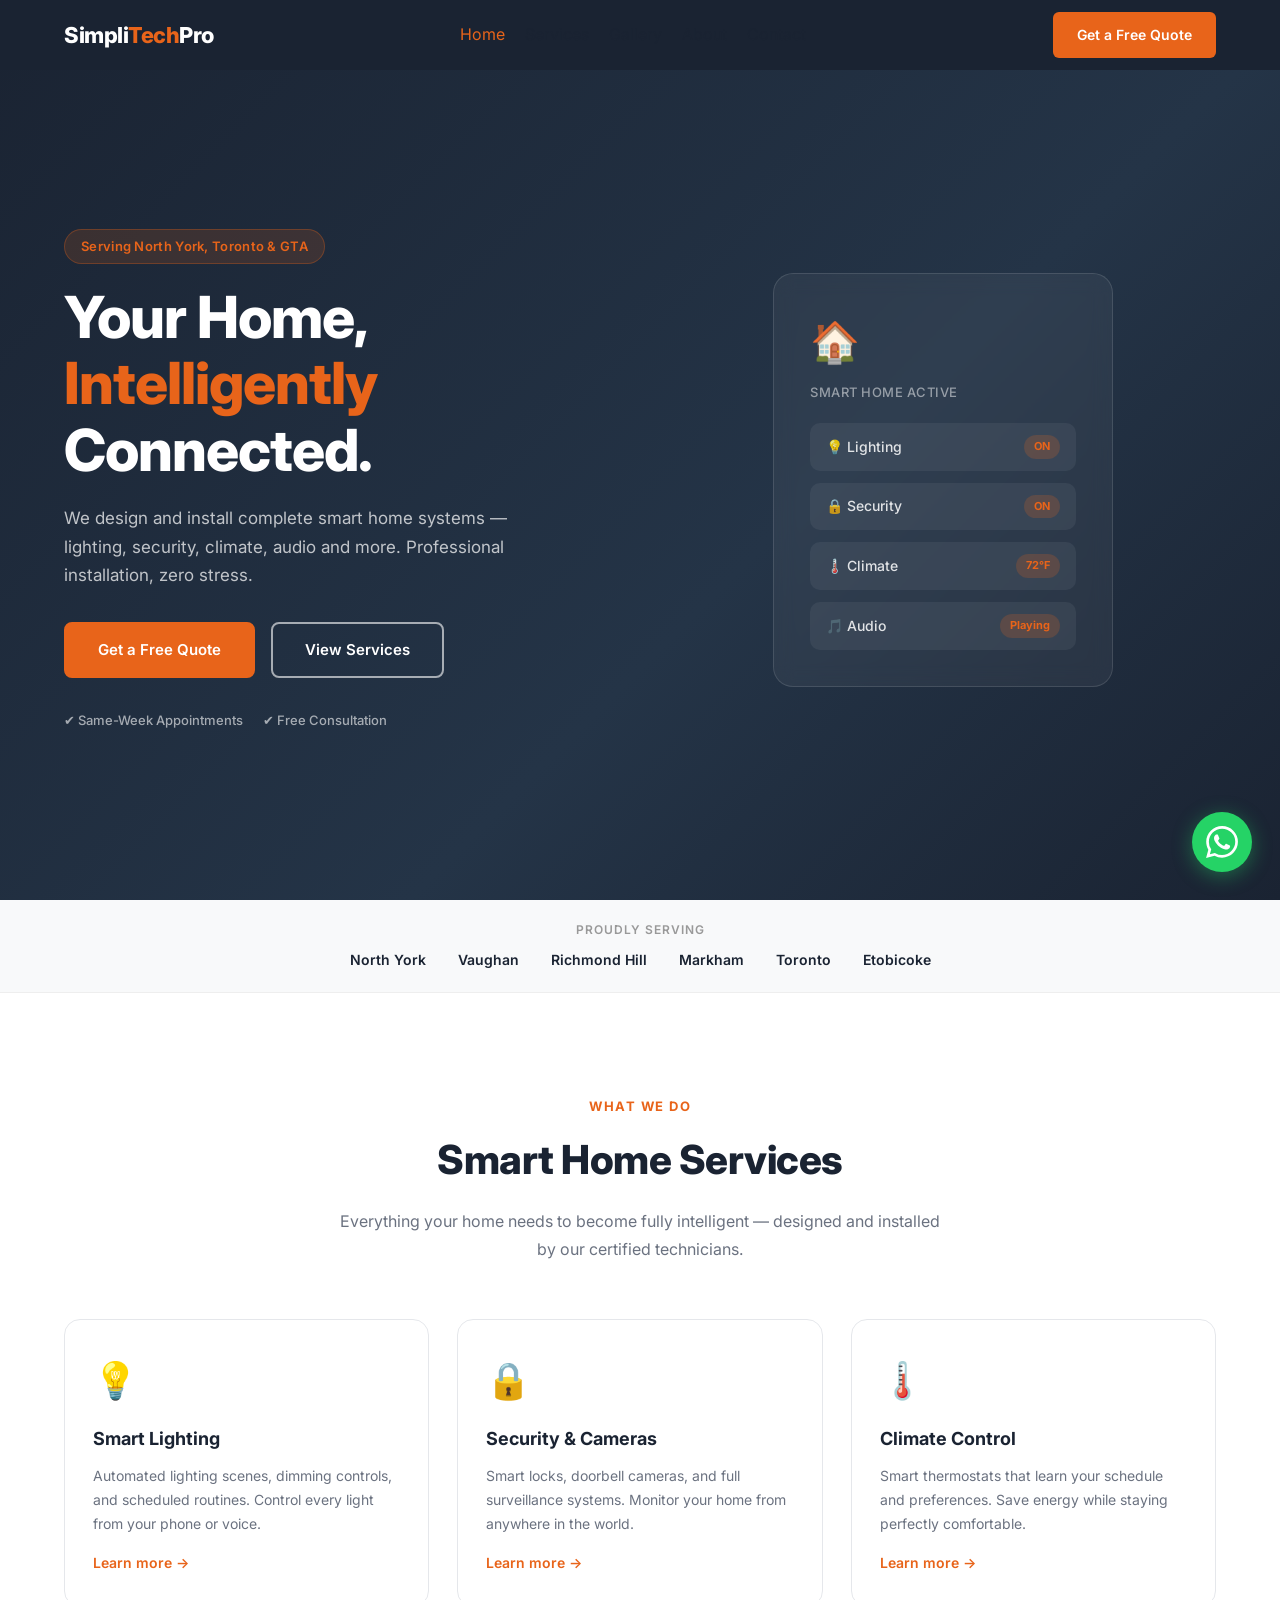
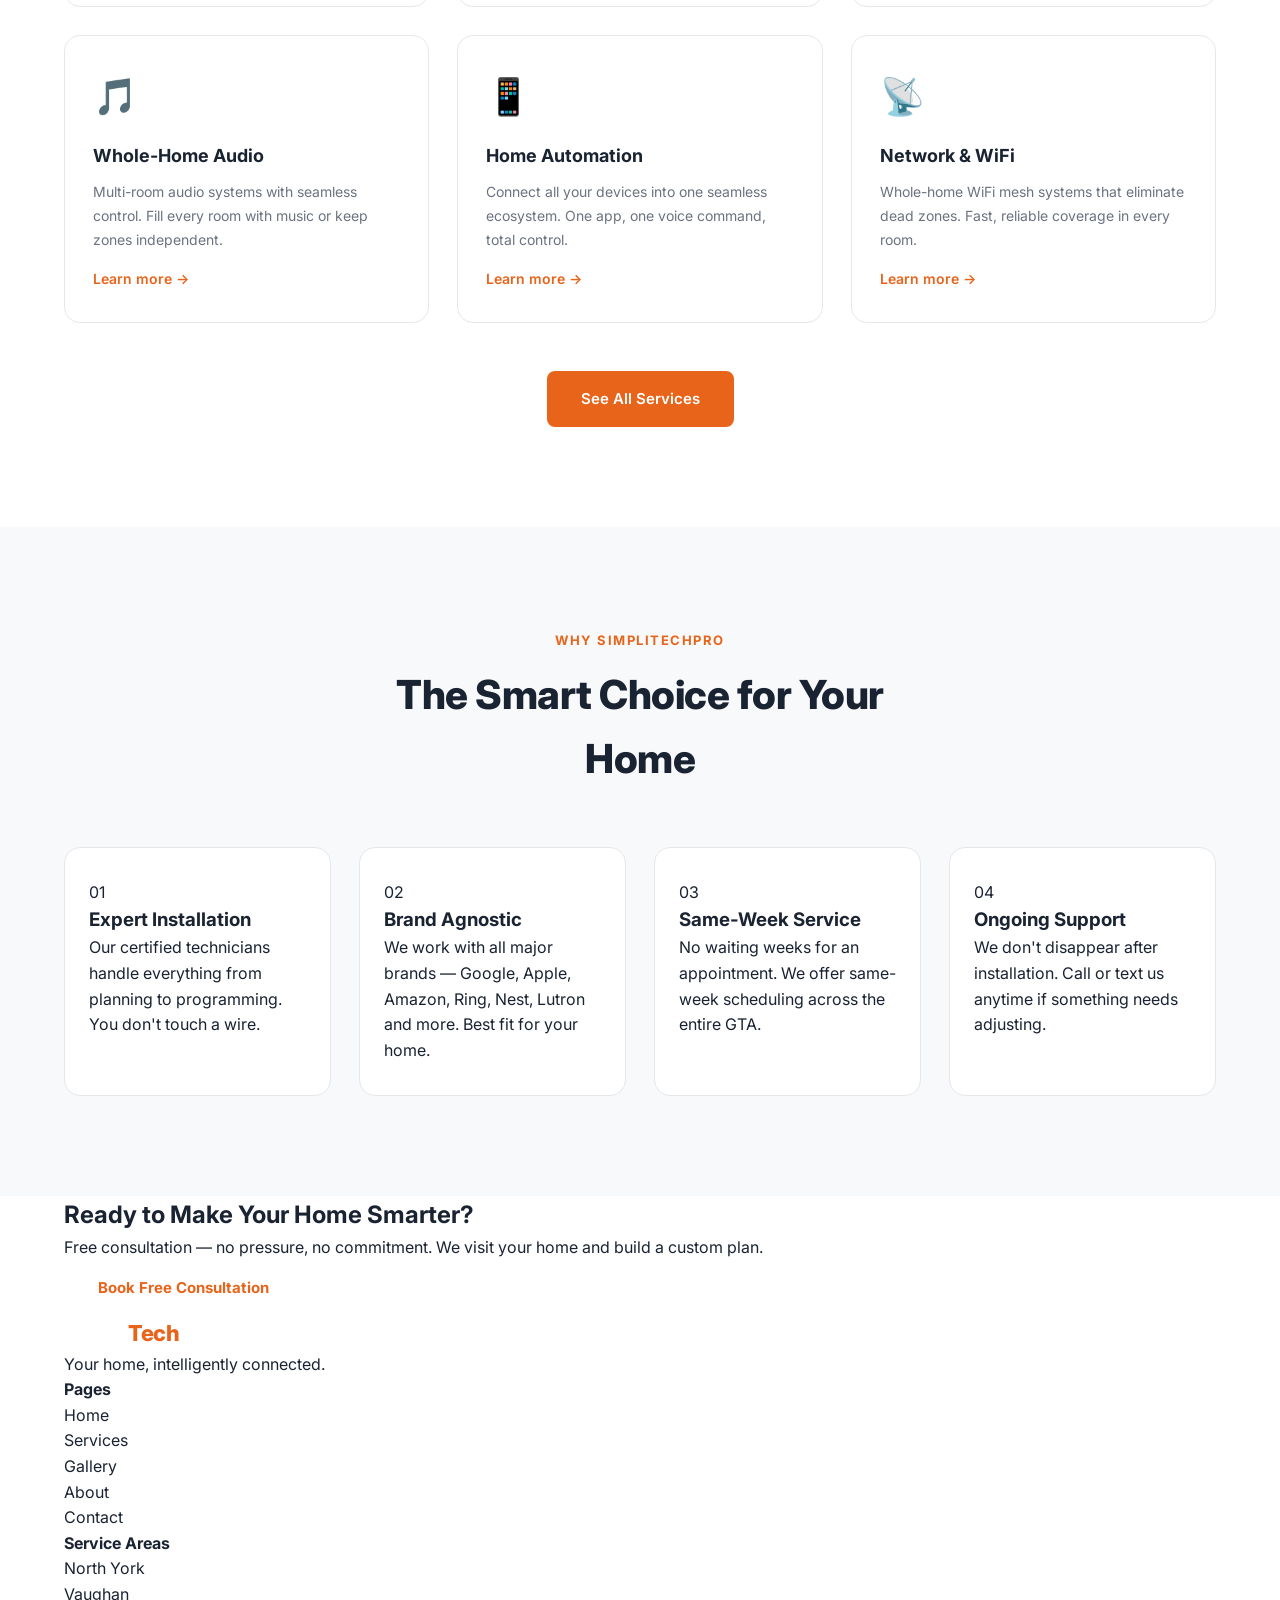
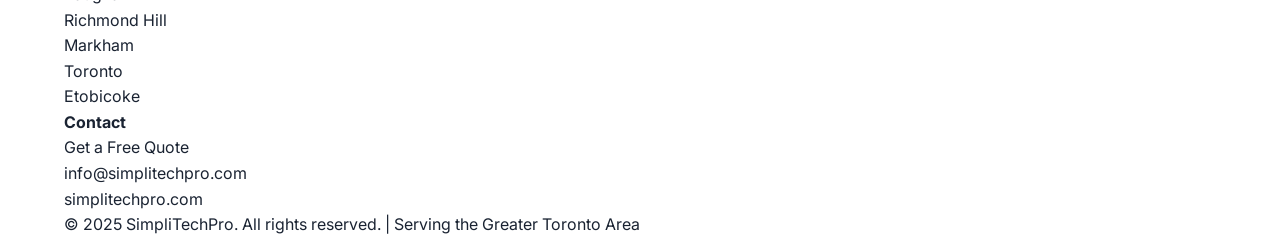
==== index.html @ 8b9590c9 "initial website build" ====
<!DOCTYPE html>
<html lang="en">
<head>
  <meta charset="UTF-8" />
  <meta name="viewport" content="width=device-width, initial-scale=1.0" />
  <title>SimpliTechPro | Smart Home Installation — North York, Toronto & GTA</title>
  <meta name="description" content="Professional smart home installation in North York, Vaughan, Richmond Hill, Markham, Toronto and Etobicoke. Automate lighting, security, audio, and more. Call SimpliTechPro today." />
  <meta name="keywords" content="smart home installation North York, home automation Toronto, smart home Vaughan, home automation Richmond Hill, smart home Markham, home automation Etobicoke, smart home GTA" />
  <meta name="robots" content="index, follow" />
  <link rel="canonical" href="https://simplitechpro.com/" />

  <!-- Open Graph (Social Sharing) -->
  <meta property="og:title" content="SimpliTechPro | Smart Home Installation GTA" />
  <meta property="og:description" content="Professional smart home installation across North York, Toronto and the GTA. Lighting, security, audio, climate and more." />
  <meta property="og:url" content="https://simplitechpro.com/" />
  <meta property="og:type" content="website" />
  <meta property="og:image" content="https://simplitechpro.com/images/og-image.jpg" />

  <!-- Google Fonts -->
  <link rel="preconnect" href="https://fonts.googleapis.com" />
  <link rel="preconnect" href="https://fonts.gstatic.com" crossorigin />
  <link href="https://fonts.googleapis.com/css2?family=Inter:wght@300;400;500;600;700;800&display=swap" rel="stylesheet" />

  <!-- Stylesheet -->
  <link rel="stylesheet" href="style.css" />

  <!-- Google Analytics GA4 -->
  <script async src="https://www.googletagmanager.com/gtag/js?id=G-08TB02DB9P"></script>
  <script>
    window.dataLayer = window.dataLayer || [];
    function gtag(){dataLayer.push(arguments);}
    gtag('js', new Date());
    gtag('config', 'G-08TB02DB9P');
  </script>

  <!-- Local Business Schema Markup -->
  <script type="application/ld+json">
  {
    "@context": "https://schema.org",
    "@type": "LocalBusiness",
    "name": "SimpliTechPro",
    "description": "Professional smart home installation services across North York, Vaughan, Richmond Hill, Markham, Toronto and Etobicoke.",
    "url": "https://simplitechpro.com",
    "telephone": "[ADD YOUR PHONE NUMBER]",
    "areaServed": [
      "North York", "Vaughan", "Richmond Hill",
      "Markham", "Toronto", "Etobicoke"
    ],
    "serviceType": "Smart Home Installation",
    "priceRange": "$$",
    "openingHours": "Mo-Sa 08:00-18:00",
    "sameAs": []
  }
  </script>
</head>

<body>

  <!-- ==================== NAVIGATION ==================== -->
  <header class="navbar">
    <div class="container nav-inner">
      <a href="index.html" class="logo">
        Simpli<span>Tech</span>Pro
      </a>
      <nav>
        <ul class="nav-links" id="navLinks">
          <li><a href="index.html" class="active">Home</a></li>
          <li><a href="services.html">Services</a></li>
          <li><a href="gallery.html">Gallery</a></li>
          <li><a href="about.html">About</a></li>
          <li><a href="contact.html">Contact</a></li>
        </ul>
      </nav>
      <a href="contact.html" class="btn btn-nav">Get a Free Quote</a>
      <button class="hamburger" id="hamburger" aria-label="Open menu">
        <span></span><span></span><span></span>
      </button>
    </div>
  </header>

  <!-- ==================== HERO ==================== -->
  <section class="hero">
    <div class="container hero-inner">
      <div class="hero-text">
        <span class="hero-badge">Serving North York, Toronto & GTA</span>
        <h1>Your Home,<br /><span class="accent">Intelligently</span> Connected.</h1>
        <p class="hero-sub">
          We design and install complete smart home systems — lighting, security,
          climate, audio and more. Professional installation, zero stress.
        </p>
        <div class="hero-btns">
          <a href="contact.html" class="btn btn-primary">Get a Free Quote</a>
          <a href="services.html" class="btn btn-outline">View Services</a>
        </div>
        <div class="hero-trust">
          <span>✔ Same-Week Appointments</span>
          <span>✔ Free Consultation</span>
        </div>
      </div>
      <div class="hero-graphic">
        <div class="graphic-card">
          <div class="graphic-icon">🏠</div>
          <div class="graphic-label">Smart Home Active</div>
          <div class="graphic-items">
            <div class="g-item on">💡 Lighting <span class="tag">ON</span></div>
            <div class="g-item on">🔒 Security <span class="tag">ON</span></div>
            <div class="g-item on">🌡️ Climate <span class="tag">72°F</span></div>
            <div class="g-item on">🎵 Audio <span class="tag">Playing</span></div>
          </div>
        </div>
      </div>
    </div>
  </section>

  <!-- ==================== SERVICE AREAS ==================== -->
  <section class="areas">
    <div class="container">
      <p class="areas-label">Proudly Serving</p>
      <div class="areas-list">
        <span>North York</span>
        <span>Vaughan</span>
        <span>Richmond Hill</span>
        <span>Markham</span>
        <span>Toronto</span>
        <span>Etobicoke</span>
      </div>
    </div>
  </section>

  <!-- ==================== SERVICES OVERVIEW ==================== -->
  <section class="services" id="services">
    <div class="container">
      <div class="section-header">
        <span class="section-tag">What We Do</span>
        <h2>Smart Home Services</h2>
        <p>Everything your home needs to become fully intelligent — designed and installed by our certified technicians.</p>
      </div>
      <div class="services-grid">

        <div class="service-card" data-aos="fade-up">
          <div class="service-icon">💡</div>
          <h3>Smart Lighting</h3>
          <p>Automated lighting scenes, dimming controls, and scheduled routines. Control every light from your phone or voice.</p>
          <a href="services.html" class="card-link">Learn more →</a>
        </div>

        <div class="service-card" data-aos="fade-up" data-aos-delay="100">
          <div class="service-icon">🔒</div>
          <h3>Security & Cameras</h3>
          <p>Smart locks, doorbell cameras, and full surveillance systems. Monitor your home from anywhere in the world.</p>
          <a href="services.html" class="card-link">Learn more →</a>
        </div>

        <div class="service-card" data-aos="fade-up" data-aos-delay="200">
          <div class="service-icon">🌡️</div>
          <h3>Climate Control</h3>
          <p>Smart thermostats that learn your schedule and preferences. Save energy while staying perfectly comfortable.</p>
          <a href="services.html" class="card-link">Learn more →</a>
        </div>

        <div class="service-card" data-aos="fade-up" data-aos-delay="300">
          <div class="service-icon">🎵</div>
          <h3>Whole-Home Audio</h3>
          <p>Multi-room audio systems with seamless control. Fill every room with music or keep zones independent.</p>
          <a href="services.html" class="card-link">Learn more →</a>
        </div>

        <div class="service-card" data-aos="fade-up" data-aos-delay="400">
          <div class="service-icon">📱</div>
          <h3>Home Automation</h3>
          <p>Connect all your devices into one seamless ecosystem. One app, one voice command, total control.</p>
          <a href="services.html" class="card-link">Learn more →</a>
        </div>

        <div class="service-card" data-aos="fade-up" data-aos-delay="500">
          <div class="service-icon">📡</div>
          <h3>Network & WiFi</h3>
          <p>Whole-home WiFi mesh systems that eliminate dead zones. Fast, reliable coverage in every room.</p>
          <a href="services.html" class="card-link">Learn more →</a>
        </div>

      </div>
      <div class="section-cta">
        <a href="services.html" class="btn btn-primary">See All Services</a>
      </div>
    </div>
  </section>

  <!-- ==================== WHY CHOOSE US ==================== -->
  <section class="why">
    <div class="container">
      <div class="section-header">
        <span class="section-tag">Why SimpliTechPro</span>
        <h2>The Smart Choice for Your Home</h2>
      </div>
      <div class="why-grid">
        <div class="why-card">
          <div class="why-num">01</div>
          <h3>Expert Installation</h3>
          <p>Our certified technicians handle everything from planning to programming. You don't touch a wire.</p>
        </div>
        <div class="why-card">
          <div class="why-num">02</div>
          <h3>Brand Agnostic</h3>
          <p>We work with all major brands — Google, Apple, Amazon, Ring, Nest, Lutron and more. Best fit for your home.</p>
        </div>
        <div class="why-card">
          <div class="why-num">03</div>
          <h3>Same-Week Service</h3>
          <p>No waiting weeks for an appointment. We offer same-week scheduling across the entire GTA.</p>
        </div>
        <div class="why-card">
          <div class="why-num">04</div>
          <h3>Ongoing Support</h3>
          <p>We don't disappear after installation. Call or text us anytime if something needs adjusting.</p>
        </div>
      </div>
    </div>
  </section>

  <!-- ==================== CTA BANNER ==================== -->
  <section class="cta-banner">
    <div class="container cta-inner">
      <div>
        <h2>Ready to Make Your Home Smarter?</h2>
        <p>Free consultation — no pressure, no commitment. We visit your home and build a custom plan.</p>
      </div>
      <a href="contact.html" class="btn btn-white">Book Free Consultation</a>
    </div>
  </section>

  <!-- ==================== FOOTER ==================== -->
  <footer class="footer">
    <div class="container footer-inner">
      <div class="footer-brand">
        <div class="logo">Simpli<span>Tech</span>Pro</div>
        <p>Your home, intelligently connected.</p>
      </div>
      <div class="footer-links">
        <h4>Pages</h4>
        <ul>
          <li><a href="index.html">Home</a></li>
          <li><a href="services.html">Services</a></li>
          <li><a href="gallery.html">Gallery</a></li>
          <li><a href="about.html">About</a></li>
          <li><a href="contact.html">Contact</a></li>
        </ul>
      </div>
      <div class="footer-areas">
        <h4>Service Areas</h4>
        <ul>
          <li>North York</li>
          <li>Vaughan</li>
          <li>Richmond Hill</li>
          <li>Markham</li>
          <li>Toronto</li>
          <li>Etobicoke</li>
        </ul>
      </div>
      <div class="footer-contact">
        <h4>Contact</h4>
        <p><a href="contact.html">Get a Free Quote</a></p>
        <p><a href="mailto:info@simplitechpro.com">info@simplitechpro.com</a></p>
        <p>simplitechpro.com</p>
      </div>
    </div>
    <div class="footer-bottom">
      <div class="container">
        <p>© 2025 SimpliTechPro. All rights reserved. | Serving the Greater Toronto Area</p>
      </div>
    </div>
  </footer>

  <!-- AOS Scroll Animation Library -->
  <script src="https://unpkg.com/aos@2.3.1/dist/aos.js"></script>
  <script>AOS.init({ duration: 700, once: true });</script>
  <link rel="stylesheet" href="https://unpkg.com/aos@2.3.1/dist/aos.css" />

  <!-- WhatsApp Float Button -->
  <a href="https://wa.me/16478048245?text=Hi%20SimpliTechPro!%20I%27d%20like%20to%20get%20a%20free%20quote." class="whatsapp-float" target="_blank" aria-label="Chat on WhatsApp">
    <svg xmlns="http://www.w3.org/2000/svg" viewBox="0 0 24 24">
      <path d="M17.472 14.382c-.297-.149-1.758-.867-2.03-.967-.273-.099-.471-.148-.67.15-.197.297-.767.966-.94 1.164-.173.199-.347.223-.644.075-.297-.15-1.255-.463-2.39-1.475-.883-.788-1.48-1.761-1.653-2.059-.173-.297-.018-.458.13-.606.134-.133.298-.347.446-.52.149-.174.198-.298.298-.497.099-.198.05-.371-.025-.52-.075-.149-.669-1.612-.916-2.207-.242-.579-.487-.5-.669-.51-.173-.008-.371-.01-.57-.01-.198 0-.52.074-.792.372-.272.297-1.04 1.016-1.04 2.479 0 1.462 1.065 2.875 1.213 3.074.149.198 2.096 3.2 5.077 4.487.709.306 1.262.489 1.694.625.712.227 1.36.195 1.871.118.571-.085 1.758-.719 2.006-1.413.248-.694.248-1.289.173-1.413-.074-.124-.272-.198-.57-.347m-5.421 7.403h-.004a9.87 9.87 0 01-5.031-1.378l-.361-.214-3.741.982.998-3.648-.235-.374a9.86 9.86 0 01-1.51-5.26c.001-5.45 4.436-9.884 9.888-9.884 2.64 0 5.122 1.03 6.988 2.898a9.825 9.825 0 012.893 6.994c-.003 5.45-4.437 9.884-9.885 9.884m8.413-18.297A11.815 11.815 0 0012.05 0C5.495 0 .16 5.335.157 11.892c0 2.096.547 4.142 1.588 5.945L.057 24l6.305-1.654a11.882 11.882 0 005.683 1.448h.005c6.554 0 11.89-5.335 11.893-11.893a11.821 11.821 0 00-3.48-8.413z"/>
    </svg>
  </a>
  <div class="whatsapp-tooltip">Chat with us on WhatsApp</div>

  <!-- Main Script -->
  <script src="script.js"></script>

</body>
</html>
---- style.css ----
/* =============================================
   SimpliTechPro — Main Stylesheet
   Colors: Navy #1a2332 | Orange #E8641A
   Font: Inter (Google Fonts)
============================================= */

/* ── RESET & BASE ── */
*, *::before, *::after {
  box-sizing: border-box;
  margin: 0;
  padding: 0;
}

html {
  scroll-behavior: smooth;
}

body {
  font-family: 'Inter', sans-serif;
  background-color: #ffffff;
  color: #1a2332;
  line-height: 1.6;
  font-size: 16px;
}

a {
  text-decoration: none;
  color: inherit;
}

ul {
  list-style: none;
}

img {
  max-width: 100%;
  display: block;
}

/* ── CONTAINER ── */
.container {
  max-width: 1200px;
  margin: 0 auto;
  padding: 0 24px;
}

/* ── BUTTONS ── */
.btn {
  display: inline-block;
  padding: 14px 32px;
  border-radius: 8px;
  font-weight: 600;
  font-size: 15px;
  cursor: pointer;
  transition: all 0.3s ease;
  border: 2px solid transparent;
}

.btn-primary {
  background-color: #E8641A;
  color: #ffffff;
  border-color: #E8641A;
}

.btn-primary:hover {
  background-color: #cf5715;
  border-color: #cf5715;
  transform: translateY(-2px);
  box-shadow: 0 8px 24px rgba(232, 100, 26, 0.35);
}

.btn-outline {
  background-color: transparent;
  color: #ffffff;
  border-color: rgba(255,255,255,0.6);
}

.btn-outline:hover {
  background-color: rgba(255,255,255,0.1);
  border-color: #ffffff;
  transform: translateY(-2px);
}

.btn-nav {
  background-color: #E8641A;
  color: #ffffff;
  padding: 10px 22px;
  font-size: 14px;
  border-radius: 6px;
}

.btn-nav:hover {
  background-color: #cf5715;
  transform: translateY(-1px);
}

.btn-white {
  background-color: #ffffff;
  color: #E8641A;
  border-color: #ffffff;
  font-weight: 700;
}

.btn-white:hover {
  background-color: #f5f5f5;
  transform: translateY(-2px);
  box-shadow: 0 8px 24px rgba(0,0,0,0.15);
}

/* ── NAVBAR ── */
.navbar {
  position: fixed;
  top: 0;
  left: 0;
  right: 0;
  z-index: 1000;
  background-color: #1a2332;
  padding: 12px 0;
  transition: box-shadow 0.3s ease;
  overflow: visible;
}

.navbar.scrolled {
  box-shadow: 0 4px 24px rgba(0,0,0,0.3);
}

.nav-inner {
  display: flex;
  align-items: center;
  justify-content: space-between;
  gap: 24px;
}

.logo {
  font-size: 22px;
  font-weight: 800;
  color: #ffffff;
  letter-spacing: -0.5px;
}

.logo span {
  color: #E8641A;
}

.nav-links {
  display: flex;
  align-items: center;
  gap: 32px;
}

.nav-links {
  display: flex;
  align-items: center;
  gap: 20px;
}

.nav-links a:hover,
.nav-links a.active {
  color: #E8641A;
}

/* Hamburger */
.hamburger {
  display: none;
  flex-direction: column;
  gap: 5px;
  background: none;
  border: none;
  cursor: pointer;
  padding: 4px;
}

.hamburger span {
  display: block;
  width: 24px;
  height: 2px;
  background-color: #ffffff;
  border-radius: 2px;
  transition: all 0.3s ease;
}

.hamburger.active span:nth-child(1) {
  transform: translateY(7px) rotate(45deg);
}
.hamburger.active span:nth-child(2) {
  opacity: 0;
}
.hamburger.active span:nth-child(3) {
  transform: translateY(-7px) rotate(-45deg);
}

/* ── HERO ── */
.hero {
  background: linear-gradient(135deg, #1a2332 0%, #243447 60%, #1a2332 100%);
  padding: 140px 0 80px;
  min-height: 100vh;
  display: flex;
  align-items: center;
}

.hero-inner {
  display: grid;
  grid-template-columns: 1fr 1fr;
  gap: 60px;
  align-items: center;
}

.hero-badge {
  display: inline-block;
  background-color: rgba(232, 100, 26, 0.15);
  color: #E8641A;
  border: 1px solid rgba(232, 100, 26, 0.3);
  padding: 6px 16px;
  border-radius: 100px;
  font-size: 13px;
  font-weight: 600;
  margin-bottom: 20px;
  letter-spacing: 0.3px;
}

.hero h1 {
  font-size: clamp(36px, 5vw, 58px);
  font-weight: 800;
  color: #ffffff;
  line-height: 1.15;
  margin-bottom: 20px;
  letter-spacing: -1px;
}

.accent {
  color: #E8641A;
}

.hero-sub {
  font-size: 17px;
  color: rgba(255,255,255,0.72);
  margin-bottom: 32px;
  max-width: 480px;
  line-height: 1.7;
}

.hero-btns {
  display: flex;
  gap: 16px;
  flex-wrap: wrap;
  margin-bottom: 32px;
}

.hero-trust {
  display: flex;
  gap: 20px;
  flex-wrap: wrap;
}

.hero-trust span {
  font-size: 13px;
  color: rgba(255,255,255,0.6);
  font-weight: 500;
}

/* Hero Graphic Card */
.hero-graphic {
  display: flex;
  justify-content: center;
  align-items: center;
}

.graphic-card {
  background: rgba(255,255,255,0.05);
  border: 1px solid rgba(255,255,255,0.12);
  border-radius: 20px;
  padding: 36px;
  width: 100%;
  max-width: 340px;
  backdrop-filter: blur(10px);
}

.graphic-icon {
  font-size: 40px;
  margin-bottom: 8px;
}

.graphic-label {
  font-size: 13px;
  color: rgba(255,255,255,0.5);
  margin-bottom: 20px;
  font-weight: 500;
  text-transform: uppercase;
  letter-spacing: 0.5px;
}

.graphic-items {
  display: flex;
  flex-direction: column;
  gap: 12px;
}

.g-item {
  display: flex;
  align-items: center;
  justify-content: space-between;
  background: rgba(255,255,255,0.06);
  border-radius: 10px;
  padding: 12px 16px;
  font-size: 14px;
  color: rgba(255,255,255,0.85);
  font-weight: 500;
}

.tag {
  background-color: rgba(232, 100, 26, 0.2);
  color: #E8641A;
  font-size: 11px;
  font-weight: 700;
  padding: 3px 10px;
  border-radius: 100px;
}

/* ── SERVICE AREAS STRIP ── */
.areas {
  background-color: #f8f9fa;
  padding: 20px 0;
  border-bottom: 1px solid #eee;
}

.areas-label {
  font-size: 12px;
  font-weight: 600;
  color: #999;
  text-transform: uppercase;
  letter-spacing: 1px;
  margin-bottom: 10px;
  text-align: center;
}

.areas-list {
  display: flex;
  justify-content: center;
  flex-wrap: wrap;
  gap: 12px 32px;
}

.areas-list span {
  font-size: 14px;
  font-weight: 600;
  color: #1a2332;
}

/* ── SECTION SHARED STYLES ── */
.section-header {
  text-align: center;
  max-width: 600px;
  margin: 0 auto 56px;
}

.section-tag {
  display: inline-block;
  color: #E8641A;
  font-size: 13px;
  font-weight: 700;
  text-transform: uppercase;
  letter-spacing: 1.5px;
  margin-bottom: 12px;
}

.section-header h2 {
  font-size: clamp(28px, 4vw, 40px);
  font-weight: 800;
  color: #1a2332;
  margin-bottom: 16px;
  letter-spacing: -0.5px;
}

.section-header p {
  font-size: 16px;
  color: #6b7280;
  line-height: 1.7;
}

/* ── SERVICES ── */
.services {
  padding: 100px 0;
  background-color: #ffffff;
}

.services-grid {
  display: grid;
  grid-template-columns: repeat(3, 1fr);
  gap: 28px;
  align-items: start;
}



.service-card {
  background: #ffffff;
  border: 1px solid #e5e7eb;
  border-radius: 16px;
  padding: 32px 28px;
  transition: all 0.3s ease;
  position: relative;
  overflow: hidden;
  display: flex;
  flex-direction: column;
  height: auto;
  min-height: unset;
}

.service-card::before {
  content: '';
  position: absolute;
  top: 0;
  left: 0;
  right: 0;
  height: 3px;
  background: linear-gradient(90deg, #E8641A, #ff8c42);
  transform: scaleX(0);
  transition: transform 0.3s ease;
}

.service-card:hover {
  transform: translateY(-6px);
  box-shadow: 0 20px 48px rgba(26, 35, 50, 0.12);
  border-color: transparent;
}

.service-card:hover::before {
  transform: scaleX(1);
}

.service-icon {
  font-size: 36px;
  margin-bottom: 16px;
}

.service-card h3 {
  font-size: 18px;
  font-weight: 700;
  color: #1a2332;
  margin-bottom: 10px;
}

.service-card p {
  font-size: 14px;
  color: #6b7280;
  line-height: 1.7;
  margin-bottom: 16px;
}

.card-link {
  font-size: 14px;
  font-weight: 600;
  color: #E8641A;
  transition: gap 0.2s;
}

.card-link:hover {
  color: #cf5715;
}

.section-cta {
  text-align: center;
  margin-top: 48px;
}

/* ── WHY US ── */
.why {
  padding: 100px 0;
  background-color: #f8f9fa;
}

.why-grid {
  display: grid;
  grid-template-columns: repeat(4, 1fr);
  gap: 28px;
}

.why-card {
  background: #ffffff;
  border-radius: 16px;
  padding: 32px 24px;
  border: 1px solid #e5e7eb;
  transitio
}

/* ── RESPONSIVE — TABLET ── */
@media (max-width: 1024px) {
  .services-grid {
    grid-template-columns: repeat(2, 1fr);
    align-items: start;
  }

  .why-grid {
    grid-template-columns: repeat(2, 1fr);
  }

  .footer-inner {
    grid-template-columns: 1fr 1fr;
    gap: 36px;
  }
}

/* ── RESPONSIVE — MOBILE ── */
@media (max-width: 768px) {
  /* Navbar */
  .nav-links {
    display: none;
    position: absolute;
    top: 100%;
    left: 0;
    right: 0;
    background-color: #1a2332;
    flex-direction: column;
    padding: 24px;
    gap: 20px;
    border-top: 1px solid rgba(255,255,255,0.08);
    z-index: 999;
  }

  .nav-links.open {
    display: flex;
  }

  .hamburger {
    display: flex;
  }

  .btn-nav {
    display: none;
  }

  /* Hero */
  .hero {
    padding: 120px 0 60px;
    min-height: auto;
  }

  .hero-inner {
    grid-template-columns: 1fr;
    gap: 40px;
    text-align: center;
  }

  .hero-sub {
    margin: 0 auto 32px;
  }

  .hero-btns {
    justify-content: center;
  }

  .hero-trust {
    justify-content: center;
  }

  .hero-graphic {
    order: 1;
  }

  .graphic-card {
    max-width: 280px;
  }

  /* Services */
  .services-grid {
    grid-template-columns: repeat(2, 1fr);
    align-items: start;
  }

  /* Why */
  .why-grid {
    grid-template-columns: 1fr;
  }

  /* CTA */
  .cta-inner {
    flex-direction: column;
    text-align: center;
  }

  /* Footer */
  .footer-inner {
    grid-template-columns: 1fr;
    gap: 32px;
  }
}
/* ==================== SERVICES PAGE ==================== */
.page-hero {
  background: linear-gradient(135deg, #1a2332 0%, #243447 60%, #1a2332 100%);
  padding: 140px 0 80px;
  text-align: center;
}
.page-hero-inner { max-width: 700px; margin: 0 auto; }
.page-hero h1 { font-size: clamp(32px, 5vw, 52px); font-weight: 800; color: #ffffff; line-height: 1.2; margin: 16px 0 16px; letter-spacing: -1px; }
.page-hero p { font-size: 17px; color: rgba(255,255,255,0.72); line-height: 1.7; max-width: 560px; margin: 0 auto; }
.services-detail { padding: 80px 0; }
.svc-block { display: grid; grid-template-columns: 80px 1fr; gap: 32px; align-items: flex-start; padding: 48px 0; }
.svc-block-icon { font-size: 52px; line-height: 1; padding-top: 6px; }
.svc-block-content h2 { font-size: 28px; font-weight: 800; color: #1a2332; margin-bottom: 14px; letter-spacing: -0.5px; }
.svc-block-content > p { font-size: 16px; color: #4b5563; line-height: 1.8; margin-bottom: 28px; max-width: 680px; }
.svc-meta { display: grid; grid-template-columns: 1fr 1fr; gap: 32px; margin-bottom: 28px; background: #f8f9fa; border-radius: 14px; padding: 24px 28px; }
.svc-meta h4 { font-size: 12px; font-weight: 700; color: #9ca3af; text-transform: uppercase; letter-spacing: 1px; margin-bottom: 14px; }
.svc-list { list-style: none; display: flex; flex-direction: column; gap: 8px; }
.svc-list li { font-size: 14px; color: #374151; padding-left: 20px; position: relative; line-height: 1.5; }
.svc-list li::before { content: '✓'; position: absolute; left: 0; color: #E8641A; font-weight: 700; }
.brand-tags { display: flex; flex-wrap: wrap; gap: 8px; }
.brand-tags span { background: #ffffff; border: 1px solid #e5e7eb; color: #374151; font-size: 12px; font-weight: 600; padding: 5px 12px; border-radius: 100px; }
.svc-divider { height: 1px; background: #e5e7eb; width: 100%; }

@media (max-width: 768px) {
  .svc-block { grid-template-columns: 1fr; gap: 16px; }
  .svc-block-icon { font-size: 40px; }
  .svc-meta { grid-template-columns: 1fr; gap: 20px; }
}

/* ==================== SERVICES PAGE ==================== */
.page-hero {
  background: linear-gradient(135deg, #1a2332 0%, #243447 60%, #1a2332 100%);
  padding: 140px 0 80px;
  text-align: center;
}
.page-hero-inner { max-width: 700px; margin: 0 auto; }
.page-hero h1 { font-size: clamp(32px, 5vw, 52px); font-weight: 800; color: #ffffff; line-height: 1.2; margin: 16px 0 16px; letter-spacing: -1px; }
.page-hero p { font-size: 17px; color: rgba(255,255,255,0.72); line-height: 1.7; max-width: 560px; margin: 0 auto; }
.services-detail { padding: 80px 0; }
.svc-block { display: grid; grid-template-columns: 80px 1fr; gap: 32px; align-items: flex-start; padding: 48px 0; }
.svc-block-icon { font-size: 52px; line-height: 1; padding-top: 6px; }
.svc-block-content h2 { font-size: 28px; font-weight: 800; color: #1a2332; margin-bottom: 14px; letter-spacing: -0.5px; }
.svc-block-content > p { font-size: 16px; color: #4b5563; line-height: 1.8; margin-bottom: 28px; max-width: 680px; }
.svc-meta { display: grid; grid-template-columns: 1fr 1fr; gap: 32px; margin-bottom: 28px; background: #f8f9fa; border-radius: 14px; padding: 24px 28px; }
.svc-meta h4 { font-size: 12px; font-weight: 700; color: #9ca3af; text-transform: uppercase; letter-spacing: 1px; margin-bottom: 14px; }
.svc-list { list-style: none; display: flex; flex-direction: column; gap: 8px; }
.svc-list li { font-size: 14px; color: #374151; padding-left: 20px; position: relative; line-height: 1.5; }
.svc-list li::before { content: '✓'; position: absolute; left: 0; color: #E8641A; font-weight: 700; }
.brand-tags { display: flex; flex-wrap: wrap; gap: 8px; }
.brand-tags span { background: #ffffff; border: 1px solid #e5e7eb; color: #374151; font-size: 12px; font-weight: 600; padding: 5px 12px; border-radius: 100px; }
.svc-divider { height: 1px; background: #e5e7eb; width: 100%; }

@media (max-width: 768px) {
  .svc-block { grid-template-columns: 1fr; gap: 16px; }
  .svc-block-icon { font-size: 40px; }
  .svc-meta { grid-template-columns: 1fr; gap: 20px; }
}
/* ==================== ABOUT PAGE ==================== */
.about-story {
  padding: 80px 0;
  background: #ffffff;
}

.about-grid {
  display: grid;
  grid-template-columns: 1fr 1fr;
  gap: 64px;
  align-items: center;
}

.about-text h2 {
  font-size: clamp(24px, 3vw, 34px);
  font-weight: 800;
  color: #1a2332;
  margin: 12px 0 20px;
  letter-spacing: -0.5px;
  line-height: 1.2;
}

.about-text p {
  font-size: 16px;
  color: #4b5563;
  line-height: 1.8;
  margin-bottom: 16px;
}

.about-stats {
  display: grid;
  grid-template-columns: 1fr 1fr;
  gap: 16px;
}

.stat-card {
  background: #f8f9fa;
  border: 1px solid #e5e7eb;
  border-radius: 16px;
  padding: 28px 24px;
  text-align: center;
  transition: transform 0.3s ease;
}

.stat-card:hover {
  transform: translateY(-4px);
}

.stat-number {
  font-size: 36px;
  font-weight: 800;
  color: #E8641A;
  margin-bottom: 8px;
  line-height: 1;
}

.stat-label {
  font-size: 13px;
  color: #6b7280;
  line-height: 1.5;
}

.about-who {
  padding: 80px 0;
  background: #f8f9fa;
}

.about-who-inner {
  display: flex;
  flex-direction: column;
  gap: 48px;
}

.about-who-text h2 {
  font-size: clamp(24px, 3vw, 34px);
  font-weight: 800;
  color: #1a2332;
  margin: 12px 0 20px;
  letter-spacing: -0.5px;
}

.about-who-text p {
  font-size: 16px;
  color: #4b5563;
  line-height: 1.8;
  margin-bottom: 16px;
  max-width: 680px;
}

.about-who-cards {
  display: grid;
  grid-template-columns: repeat(3, 1fr);
  gap: 24px;
}

.who-card {
  background: #ffffff;
  border: 1px solid #e5e7eb;
  border-radius: 16px;
  padding: 28px 24px;
  transition: all 0.3s ease;
}

.who-card:hover {
  transform: translateY(-4px);
  box-shadow: 0 12px 32px rgba(26,35,50,0.08);
}

.who-icon {
  font-size: 32px;
  margin-bottom: 14px;
}

.who-card h3 {
  font-size: 17px;
  font-weight: 700;
  color: #1a2332;
  margin-bottom: 10px;
}

.who-card p {
  font-size: 14px;
  color: #6b7280;
  line-height: 1.7;
}

.about-values {
  padding: 80px 0;
  background: #ffffff;
}

.values-grid {
  display: grid;
  grid-template-columns: repeat(4, 1fr);
  gap: 24px;
}

.value-card {
  border: 1px solid #e5e7eb;
  border-radius: 16px;
  padding: 28px 24px;
  transition: all 0.3s ease;
}

.value-card:hover {
  transform: translateY(-4px);
  box-shadow: 0 12px 32px rgba(26,35,50,0.08);
}

.value-num {
  font-size: 32px;
  font-weight: 800;
  color: #E8641A;
  opacity: 0.3;
  margin-bottom: 12px;
  line-height: 1;
}

.value-card h3 {
  font-size: 16px;
  font-weight: 700;
  color: #1a2332;
  margin-bottom: 10px;
}

.value-card p {
  font-size: 14px;
  color: #6b7280;
  line-height: 1.7;
}

@media (max-width: 1024px) {
  .values-grid {
    grid-template-columns: repeat(2, 1fr);
  }
}

@media (max-width: 768px) {
  .about-grid {
    grid-template-columns: 1fr;
    gap: 40px;
  }

  .about-stats {
    grid-template-columns: 1fr 1fr;
  }

  .about-who-cards {
    grid-template-columns: 1fr;
  }

  .values-grid {
    grid-template-columns: 1fr;
  }
}

/* ==================== CONTACT / QUOTE WIZARD ==================== */
.quote-section {
  min-height: 100vh;
  background: #f8f9fa;
  padding: 100px 0 60px;
  display: flex;
  align-items: flex-start;
  justify-content: center;
}

.quote-wrap {
  background: #ffffff;
  border-radius: 20px;
  border: 1px solid #e5e7eb;
  padding: 48px;
  width: 100%;
  max-width: 680px;
  margin: 0 24px;
  box-shadow: 0 8px 40px rgba(26,35,50,0.08);
}

/* Progress bar */
.progress-bar-wrap {
  height: 4px;
  background: #e5e7eb;
  border-radius: 100px;
  margin-bottom: 40px;
  overflow: hidden;
}

.progress-bar {
  height: 100%;
  background: linear-gradient(90deg, #E8641A, #ff8c42);
  border-radius: 100px;
  width: 10%;
  transition: width 0.5s ease;
}

/* Steps */
.quote-step { display: none; }
.quote-step.active { display: block; }

/* Step header */
.step-header { margin-bottom: 32px; }
.step-tag {
  display: inline-block;
  background: rgba(232,100,26,0.1);
  color: #E8641A;
  font-size: 12px;
  font-weight: 700;
  padding: 4px 14px;
  border-radius: 100px;
  margin-bottom: 14px;
  text-transform: uppercase;
  letter-spacing: 0.5px;
}

.step-header h1 {
  font-size: clamp(24px, 4vw, 34px);
  font-weight: 800;
  color: #1a2332;
  margin-bottom: 10px;
  letter-spacing: -0.5px;
}

.step-header h2 {
  font-size: clamp(22px, 3vw, 28px);
  font-weight: 800;
  color: #1a2332;
  margin-bottom: 10px;
  letter-spacing: -0.5px;
}

.step-header p {
  font-size: 15px;
  color: #6b7280;
  line-height: 1.7;
}

/* Form elements */
.quote-form { display: flex; flex-direction: column; gap: 20px; }

.form-row {
  display: grid;
  grid-template-columns: 1fr 1fr;
  gap: 16px;
}

.form-group {
  display: flex;
  flex-direction: column;
  gap: 8px;
}

.form-group label {
  font-size: 14px;
  font-weight: 600;
  color: #374151;
}

.form-group input[type="text"],
.form-group input[type="tel"],
.form-group input[type="email"],
.form-group textarea {
  padding: 12px 16px;
  border: 1.5px solid #e5e7eb;
  border-radius: 10px;
  font-size: 15px;
  font-family: 'Inter', sans-serif;
  color: #1a2332;
  transition: border-color 0.2s;
  outline: none;
  width: 100%;
}

.form-group input:focus,
.form-group textarea:focus {
  border-color: #E8641A;
}

.required { color: #E8641A; }
.optional { color: #9ca3af; font-size: 12px; font-weight: 400; }

/* Contact method */
.contact-method-group {
  display: flex;
  gap: 12px;
  flex-wrap: wrap;
}

.method-option {
  display: flex;
  align-items: center;
  gap: 8px;
  cursor: pointer;
}

.method-option input[type="radio"] { display: none; }
.method-option input[type="checkbox"] { display: none; }

.method-option span {
  background: #f8f9fa;
  border: 1.5px solid #e5e7eb;
  border-radius: 8px;
  padding: 10px 20px;
  font-size: 14px;
  font-weight: 600;
  color: #374151;
  cursor: pointer;
  transition: all 0.2s;
}

.method-option input:checked + span {
  background: rgba(232,100,26,0.08);
  border-color: #E8641A;
  color: #E8641A;
}

/* Full width button */
.btn-full {
  width: 100%;
  text-align: center;
  padding: 16px;
  font-size: 16px;
  margin-top: 8px;
}

/* Skip link */
.skip-link {
  text-align: center;
  font-size: 13px;
  color: #9ca3af;
  text-decoration: underline;
  cursor: pointer;
  margin-top: 12px;
  transition: color 0.2s;
}

.skip-link:hover { color: #E8641A; }

/* Back button */
.step-nav { margin-top: 16px; }
.btn-back {
  background: none;
  border: none;
  font-size: 14px;
  color: #9ca3af;
  cursor: pointer;
  font-family: 'Inter', sans-serif;
  padding: 0;
  transition: color 0.2s;
}
.btn-back:hover { color: #1a2332; }

/* Form error */
.form-error {
  font-size: 13px;
  color: #dc2626;
  min-height: 18px;
}

/* Option cards (step 2) */
.option-cards {
  display: grid;
  grid-template-columns: 1fr 1fr;
  gap: 16px;
  margin-bottom: 24px;
}

.option-card {
  border: 2px solid #e5e7eb;
  border-radius: 16px;
  padding: 28px 24px;
  cursor: pointer;
  transition: all 0.2s;
  text-align: center;
}

.option-card:hover {
  border-color: #E8641A;
  background: rgba(232,100,26,0.03);
}

.option-card.selected {
  border-color: #E8641A;
  background: rgba(232,100,26,0.06);
}

.option-icon { font-size: 36px; margin-bottom: 12px; }

.option-card h3 {
  font-size: 16px;
  font-weight: 700;
  color: #1a2332;
  margin-bottom: 8px;
}

.option-card p {
  font-size: 13px;
  color: #6b7280;
  line-height: 1.6;
}

/* Quick message box */
.quick-message-box {
  display: none;
  margin-top: 24px;
  padding-top: 24px;
  border-top: 1px solid #e5e7eb;
}

/* Service selection grid */
.service-select-grid {
  display: grid;
  grid-template-columns: repeat(2, 1fr);
  gap: 14px;
}

.service-select-card {
  border: 2px solid #e5e7eb;
  border-radius: 14px;
  padding: 20px;
  cursor: pointer;
  transition: all 0.2s;
  position: relative;
}

.service-select-card:hover {
  border-color: #E8641A;
}

.service-select-card.selected {
  border-color: #E8641A;
  background: rgba(232,100,26,0.05);
}

.ss-icon { font-size: 28px; margin-bottom: 8px; }

.service-select-card h3 {
  font-size: 14px;
  font-weight: 700;
  color: #1a2332;
  margin-bottom: 4px;
}

.service-select-card p {
  font-size: 12px;
  color: #6b7280;
  line-height: 1.5;
}

.ss-check {
  position: absolute;
  top: 12px;
  right: 12px;
  width: 22px;
  height: 22px;
  background: #E8641A;
  color: #fff;
  border-radius: 50%;
  font-size: 12px;
  display: flex;
  align-items: center;
  justify-content: center;
  opacity: 0;
  transition: opacity 0.2s;
}

.service-select-card.selected .ss-check { opacity: 1; }

/* Pill selectors */
.pill-group {
  display: flex;
  flex-wrap: wrap;
  gap: 10px;
}

.pill {
  background: #f8f9fa;
  border: 1.5px solid #e5e7eb;
  border-radius: 100px;
  padding: 8px 18px;
  font-size: 13px;
  font-weight: 600;
  color: #374151;
  cursor: pointer;
  transition: all 0.2s;
}

.pill:hover { border-color: #E8641A; color: #E8641A; }

.pill.active {
  background: rgba(232,100,26,0.08);
  border-color: #E8641A;
  color: #E8641A;
}

/* Checkbox group */
.check-group {
  display: flex;
  flex-direction: column;
  gap: 10px;
}

.check-option {
  display: flex;
  align-items: center;
  gap: 10px;
  font-size: 14px;
  color: #374151;
  cursor: pointer;
}

.check-option input[type="checkbox"] {
  width: 18px;
  height: 18px;
  accent-color: #E8641A;
  cursor: pointer;
  flex-shrink: 0;
}

/* Thank you page */
.thankyou-wrap {
  text-align: center;
  padding: 20px 0;
}

.thankyou-icon {
  font-size: 64px;
  margin-bottom: 20px;
}

.thankyou-wrap h2 {
  font-size: 32px;
  font-weight: 800;
  color: #1a2332;
  margin-bottom: 16px;
}

.thankyou-main {
  font-size: 16px;
  color: #4b5563;
  line-height: 1.7;
  margin-bottom: 28px;
  max-width: 460px;
  margin-left: auto;
  margin-right: auto;
}

.thankyou-box {
  background: #f8f9fa;
  border-radius: 14px;
  padding: 24px 28px;
  display: flex;
  flex-direction: column;
  gap: 12px;
  text-align: left;
  max-width: 400px;
  margin: 0 auto;
}

.thankyou-box p {
  font-size: 14px;
  color: #374151;
  font-weight: 500;
}

/* Contact page mobile */
@media (max-width: 768px) {
  .quote-wrap { padding: 32px 24px; margin: 0 16px; }
  .form-row { grid-template-columns: 1fr; }
  .option-cards { grid-template-columns: 1fr; }
  .service-select-grid { grid-template-columns: 1fr; }
}

/* ── Upload box ── */
.upload-recommended {
  background: rgba(232,100,26,0.1);
  color: #E8641A;
  font-size: 11px;
  font-weight: 700;
  padding: 2px 10px;
  border-radius: 100px;
  margin-left: 8px;
  text-transform: uppercase;
  letter-spacing: 0.5px;
}

.field-hint {
  font-size: 12px;
  color: #9ca3af;
  margin-top: -4px;
  line-height: 1.5;
}

.upload-box {
  border: 2px dashed #e5e7eb;
  border-radius: 12px;
  padding: 28px;
  text-align: center;
  cursor: pointer;
  transition: all 0.2s;
  background: #f8f9fa;
}

.upload-box:hover {
  border-color: #E8641A;
  background: rgba(232,100,26,0.03);
}

.upload-icon { font-size: 28px; margin-bottom: 8px; }

.upload-text {
  font-size: 14px;
  font-weight: 600;
  color: #374151;
  margin-bottom: 4px;
}

.upload-sub { font-size: 12px; color: #9ca3af; }

.file-list {
  display: flex;
  flex-direction: column;
  gap: 6px;
  margin-top: 8px;
}

.file-item {
  font-size: 13px;
  color: #374151;
  background: #f3f4f6;
  padding: 6px 12px;
  border-radius: 6px;
}

/* ==================== WHATSAPP BUTTON ==================== */
.whatsapp-float {
  position: fixed;
  bottom: 28px;
  right: 28px;
  width: 60px;
  height: 60px;
  background: #25D366;
  border-radius: 50%;
  display: flex;
  align-items: center;
  justify-content: center;
  box-shadow: 0 4px 20px rgba(37, 211, 102, 0.4);
  z-index: 9999;
  transition: transform 0.3s ease, box-shadow 0.3s ease;
  text-decoration: none;
}

.whatsapp-float:hover {
  transform: scale(1.1);
  box-shadow: 0 8px 32px rgba(37, 211, 102, 0.5);
}

.whatsapp-float svg {
  width: 32px;
  height: 32px;
  fill: #ffffff;
}

.whatsapp-tooltip {
  position: fixed;
  bottom: 36px;
  right: 96px;
  background: #1a2332;
  color: #ffffff;
  font-size: 13px;
  font-weight: 600;
  padding: 8px 14px;
  border-radius: 8px;
  white-space: nowrap;
  z-index: 9998;
  opacity: 0;
  transform: translateX(10px);
  transition: all 0.3s ease;
  pointer-events: none;
  font-family: 'Inter', sans-serif;
}

.whatsapp-tooltip::after {
  content: '';
  position: absolute;
  right: -6px;
  top: 50%;
  transform: translateY(-50%);
  border: 6px solid transparent;
  border-right: none;
  border-left-color: #1a2332;
}

.whatsapp-float:hover + .whatsapp-tooltip,
.whatsapp-tooltip:hover {
  opacity: 1;
  transform: translateX(0);
}
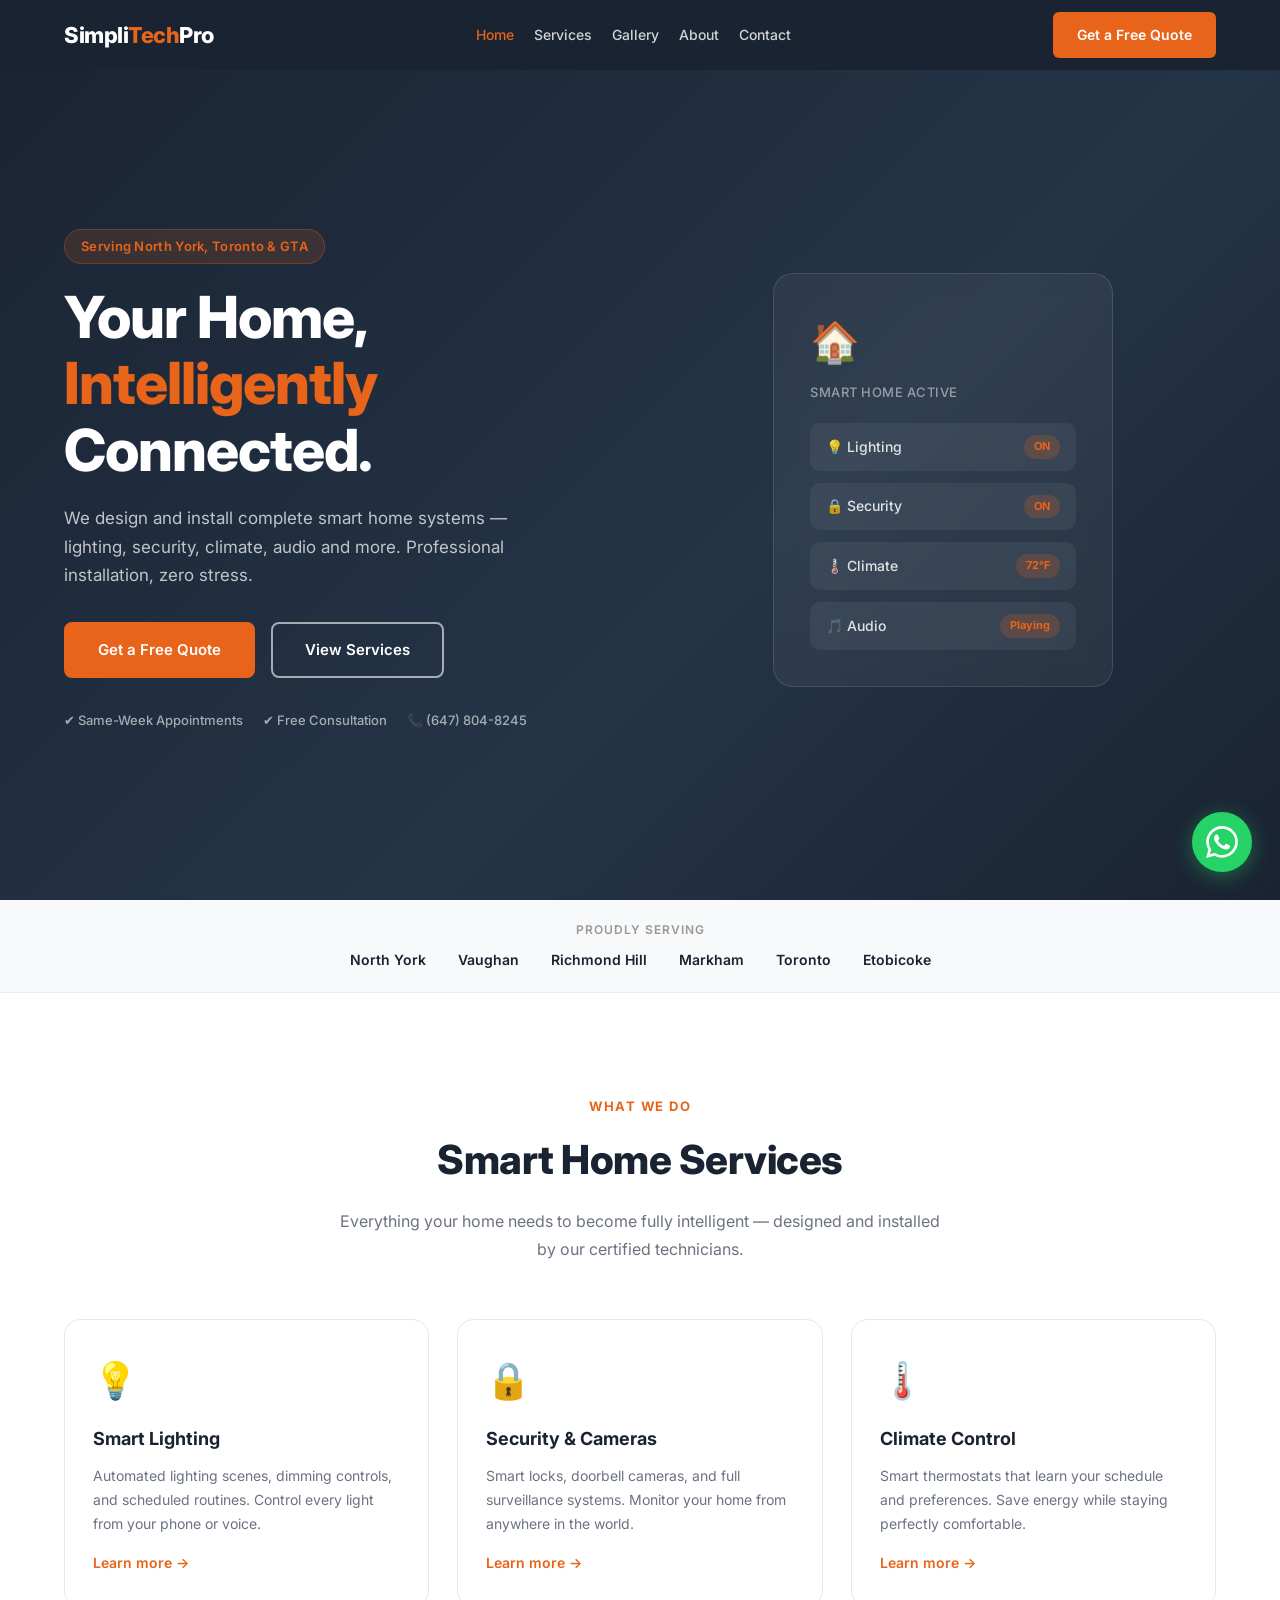
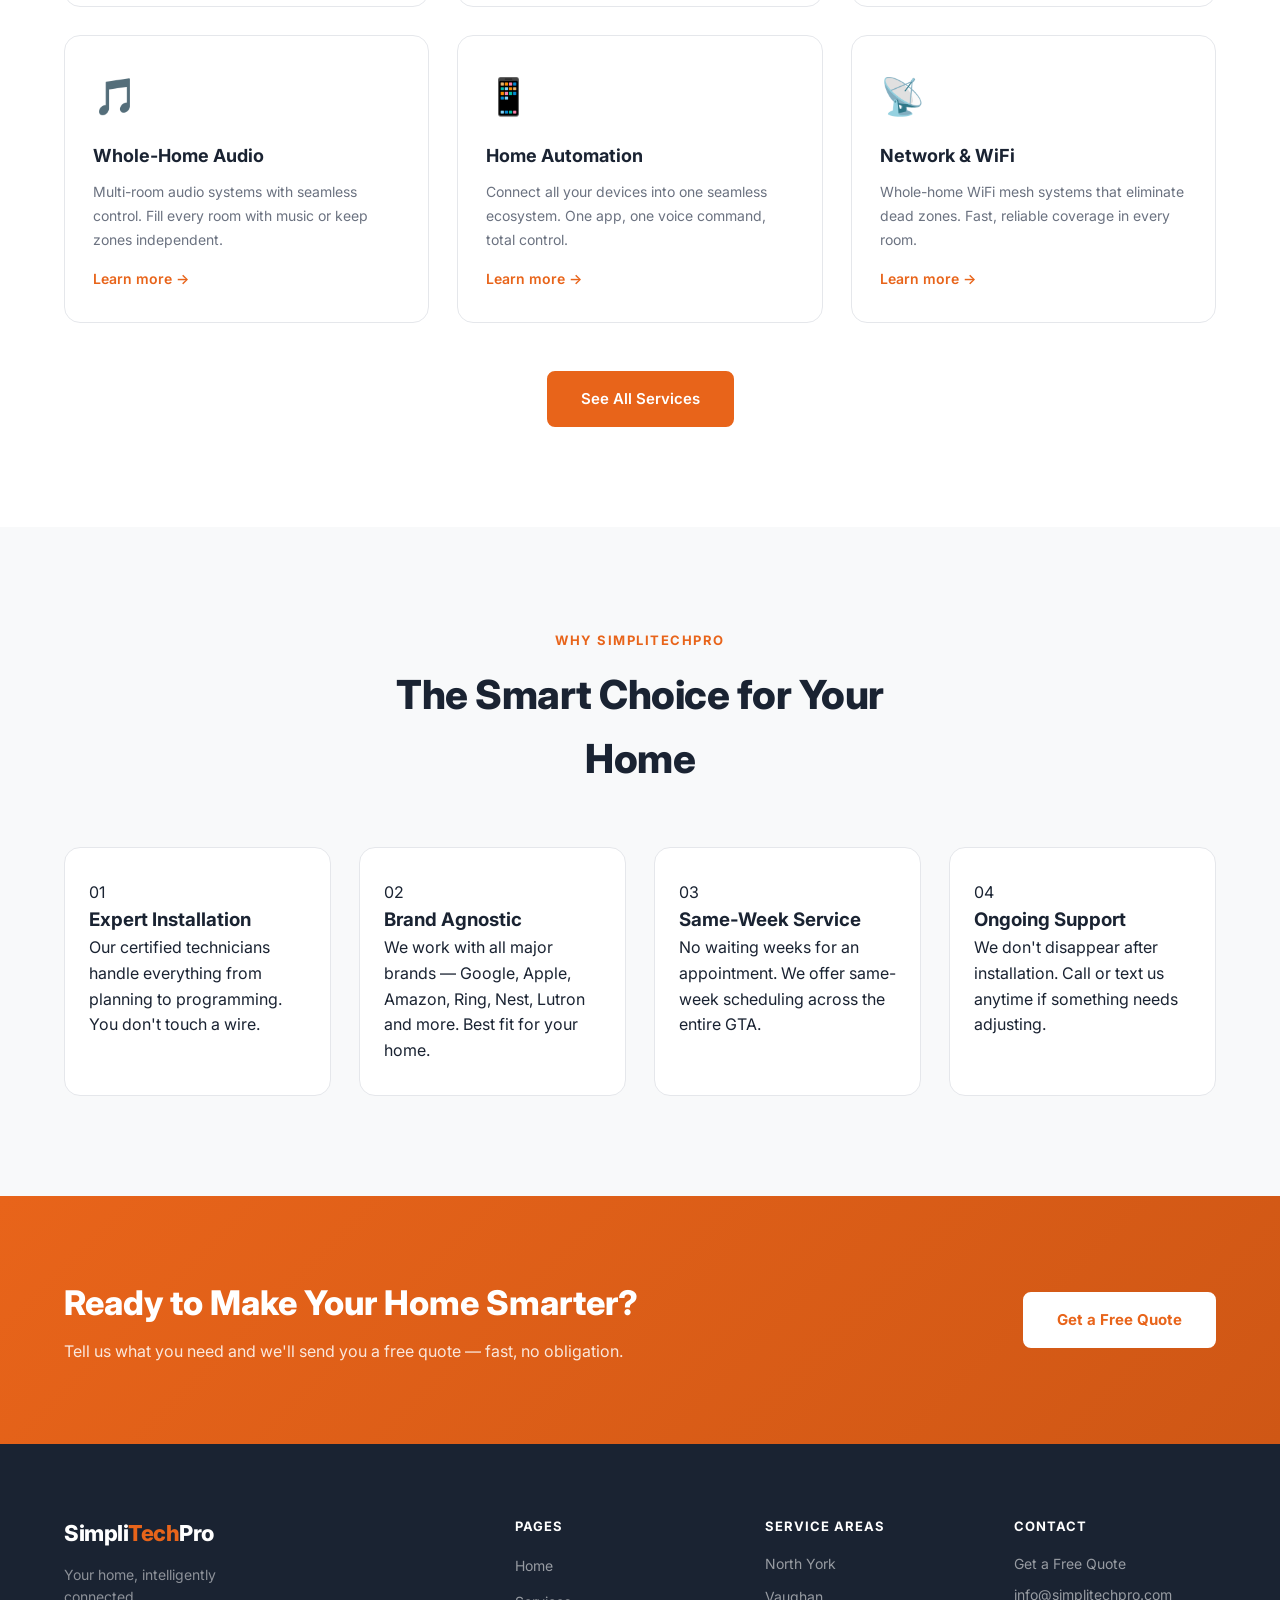
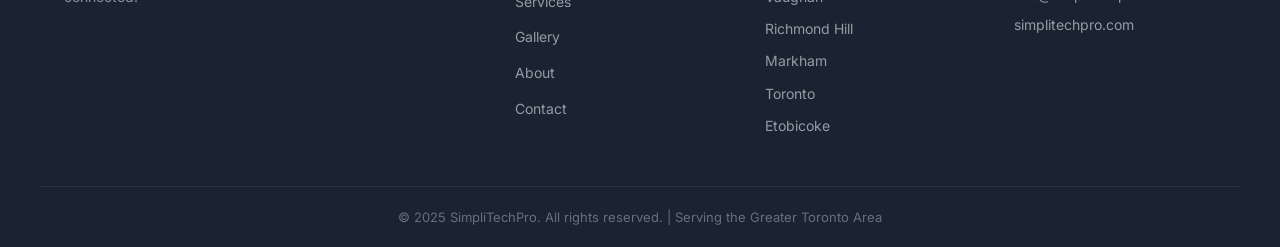
==== commit ae1e7fa8: "SEO updates, phone number, mobile quote bar" ====
--- a/index.html
+++ b/index.html
@@ -3,14 +3,14 @@
 <head>
   <meta charset="UTF-8" />
   <meta name="viewport" content="width=device-width, initial-scale=1.0" />
-  <title>SimpliTechPro | Smart Home Installation — North York, Toronto & GTA</title>
-  <meta name="description" content="Professional smart home installation in North York, Vaughan, Richmond Hill, Markham, Toronto and Etobicoke. Automate lighting, security, audio, and more. Call SimpliTechPro today." />
-  <meta name="keywords" content="smart home installation North York, home automation Toronto, smart home Vaughan, home automation Richmond Hill, smart home Markham, home automation Etobicoke, smart home GTA" />
+  <title>TV Installer Toronto | Smart Home Installation | SimpliTechPro</title>
+  <meta name="description" content="Professional TV mounting, smart home installation and home theatre setup in North York, Toronto and the GTA. Same-week service, flat rate pricing. Call (647) 804-8245." />
+  <meta name="keywords" content="TV installer Toronto, TV mounting service North York, TV wall mount installation GTA, smart TV setup Toronto, home theatre installation Toronto, TV installer Vaughan, TV mounting Etobicoke, smart home installation Toronto, home automation GTA, TV installer near me" />
   <meta name="robots" content="index, follow" />
   <link rel="canonical" href="https://simplitechpro.com/" />
 
   <!-- Open Graph (Social Sharing) -->
-  <meta property="og:title" content="SimpliTechPro | Smart Home Installation GTA" />
+  <meta property="og:title" content="TV Installer & Smart Home Installation | SimpliTechPro GTA" />
   <meta property="og:description" content="Professional smart home installation across North York, Toronto and the GTA. Lighting, security, audio, climate and more." />
   <meta property="og:url" content="https://simplitechpro.com/" />
   <meta property="og:type" content="website" />
@@ -39,16 +39,52 @@
     "@context": "https://schema.org",
     "@type": "LocalBusiness",
     "name": "SimpliTechPro",
-    "description": "Professional smart home installation services across North York, Vaughan, Richmond Hill, Markham, Toronto and Etobicoke.",
+    "description": "Professional TV mounting, smart home installation and home theatre setup across North York, Vaughan, Richmond Hill, Markham, Toronto and Etobicoke.",
     "url": "https://simplitechpro.com",
-    "telephone": "[ADD YOUR PHONE NUMBER]",
-    "areaServed": [
-      "North York", "Vaughan", "Richmond Hill",
-      "Markham", "Toronto", "Etobicoke"
-    ],
-    "serviceType": "Smart Home Installation",
+    "telephone": "+16478048245",
     "priceRange": "$$",
     "openingHours": "Mo-Sa 08:00-18:00",
+    "areaServed": [
+      {
+        "@type": "City",
+        "name": "North York"
+      },
+      {
+        "@type": "City",
+        "name": "Vaughan"
+      },
+      {
+        "@type": "City",
+        "name": "Richmond Hill"
+      },
+      {
+        "@type": "City",
+        "name": "Markham"
+      },
+      {
+        "@type": "City",
+        "name": "Toronto"
+      },
+      {
+        "@type": "City",
+        "name": "Etobicoke"
+      }
+    ],
+    "hasOfferCatalog": {
+      "@type": "OfferCatalog",
+      "name": "Smart Home Services",
+      "itemListElement": [
+        {"@type": "Offer", "itemOffered": {"@type": "Service", "name": "TV Mounting & Installation"}},
+        {"@type": "Offer", "itemOffered": {"@type": "Service", "name": "Smart Home Installation"}},
+        {"@type": "Offer", "itemOffered": {"@type": "Service", "name": "Home Theatre Setup"}},
+        {"@type": "Offer", "itemOffered": {"@type": "Service", "name": "Smart Lighting Installation"}},
+        {"@type": "Offer", "itemOffered": {"@type": "Service", "name": "Security Camera Installation"}},
+        {"@type": "Offer", "itemOffered": {"@type": "Service", "name": "Smart Thermostat Installation"}},
+        {"@type": "Offer", "itemOffered": {"@type": "Service", "name": "Whole Home Audio Installation"}},
+        {"@type": "Offer", "itemOffered": {"@type": "Service", "name": "Home Automation Setup"}},
+        {"@type": "Offer", "itemOffered": {"@type": "Service", "name": "WiFi Mesh Network Installation"}}
+      ]
+    },
     "sameAs": []
   }
   </script>
@@ -95,6 +131,7 @@
         <div class="hero-trust">
           <span>✔ Same-Week Appointments</span>
           <span>✔ Free Consultation</span>
+          <span><a href="tel:+16478048245" style="color:rgba(255,255,255,0.6); text-decoration:none;">📞 (647) 804-8245</a></span>
         </div>
       </div>
       <div class="hero-graphic">
@@ -223,9 +260,9 @@
     <div class="container cta-inner">
       <div>
         <h2>Ready to Make Your Home Smarter?</h2>
-        <p>Free consultation — no pressure, no commitment. We visit your home and build a custom plan.</p>
-      </div>
-      <a href="contact.html" class="btn btn-white">Book Free Consultation</a>
+        <p>Tell us what you need and we'll send you a free quote — fast, no obligation.</p>
+      </div>
+      <a href="contact.html" class="btn btn-white">Get a Free Quote</a>
     </div>
   </section>
 
@@ -276,6 +313,12 @@
   <script>AOS.init({ duration: 700, once: true });</script>
   <link rel="stylesheet" href="https://unpkg.com/aos@2.3.1/dist/aos.css" />
 
+  <!-- Mobile Sticky Quote Bar -->
+  <div class="mobile-quote-bar">
+    <a href="tel:+16478048245" class="mobile-quote-bar-phone">📞 (647) 804-8245</a>
+    <a href="contact.html">Get a Free Quote →</a>
+  </div>
+  
   <!-- WhatsApp Float Button -->
   <a href="https://wa.me/16478048245?text=Hi%20SimpliTechPro!%20I%27d%20like%20to%20get%20a%20free%20quote." class="whatsapp-float" target="_blank" aria-label="Chat on WhatsApp">
     <svg xmlns="http://www.w3.org/2000/svg" viewBox="0 0 24 24">
--- a/style.css
+++ b/style.css
@@ -142,16 +142,24 @@
   color: #E8641A;
 }
 
+
+
+
+
 .nav-links {
   display: flex;
-  align-items: center;
-  gap: 32px;
-}
-
-.nav-links {
-  display: flex;
+  flex-direction: row;
   align-items: center;
   gap: 20px;
+  list-style: none;
+}
+
+.nav-links a {
+  color: rgba(255,255,255,0.8);
+  font-size: 14px;
+  font-weight: 500;
+  transition: color 0.2s;
+  text-decoration: none;
 }
 
 .nav-links a:hover,
@@ -521,6 +529,14 @@
     display: flex;
   }
 
+  .nav-links.open {
+    display: flex;
+  }
+
+  .nav-links.open {
+    display: flex;
+  }
+
   .hamburger {
     display: flex;
   }
@@ -563,7 +579,7 @@
 
   /* Services */
   .services-grid {
-    grid-template-columns: repeat(2, 1fr);
+    grid-template-columns: 1fr;
     align-items: start;
   }
 
@@ -1377,3 +1393,174 @@
   opacity: 1;
   transform: translateX(0);
 }
+
+/* ── FOOTER ── */
+.footer {
+  background-color: #1a2332;
+  padding: 72px 0 0;
+}
+
+.footer-inner {
+  display: grid;
+  grid-template-columns: 2fr 1fr 1fr 1fr;
+  gap: 48px;
+  padding-bottom: 48px;
+  border-bottom: 1px solid rgba(255,255,255,0.08);
+}
+
+.footer-brand p {
+  font-size: 14px;
+  color: rgba(255,255,255,0.5);
+  margin-top: 12px;
+  max-width: 220px;
+  line-height: 1.6;
+}
+
+.footer h4 {
+  font-size: 13px;
+  font-weight: 700;
+  color: #ffffff;
+  text-transform: uppercase;
+  letter-spacing: 1px;
+  margin-bottom: 16px;
+}
+
+.footer-links ul,
+.footer-areas ul {
+  display: flex;
+  flex-direction: column;
+  gap: 10px;
+}
+
+.footer-links a {
+  font-size: 14px;
+  color: rgba(255,255,255,0.55);
+  transition: color 0.2s;
+}
+
+.footer-links a:hover {
+  color: #E8641A;
+}
+
+.footer-areas li {
+  font-size: 14px;
+  color: rgba(255,255,255,0.55);
+}
+
+.footer-contact p {
+  font-size: 14px;
+  color: rgba(255,255,255,0.55);
+  margin-bottom: 8px;
+}
+
+.footer-contact a {
+  color: rgba(255,255,255,0.55);
+  transition: color 0.2s;
+}
+
+.footer-contact a:hover {
+  color: #E8641A;
+}
+
+.footer-bottom {
+  padding: 20px 0;
+}
+
+.footer-bottom p {
+  font-size: 13px;
+  color: rgba(255,255,255,0.35);
+  text-align: center;
+}
+
+/* ── CTA BANNER ── */
+.cta-banner {
+  background: linear-gradient(135deg, #E8641A 0%, #cf5715 100%);
+  padding: 80px 0;
+}
+
+.cta-inner {
+  display: flex;
+  align-items: center;
+  justify-content: space-between;
+  gap: 40px;
+  flex-wrap: wrap;
+}
+
+.cta-inner h2 {
+  font-size: clamp(24px, 3vw, 34px);
+  font-weight: 800;
+  color: #ffffff;
+  margin-bottom: 8px;
+}
+
+.cta-inner p {
+  font-size: 16px;
+  color: rgba(255,255,255,0.85);
+}
+
+/* ── FOOTER MOBILE ── */
+@media (max-width: 1024px) {
+  .footer-inner {
+    grid-template-columns: 1fr 1fr;
+    gap: 36px;
+  }
+}
+
+@media (max-width: 768px) {
+  .footer-inner {
+    grid-template-columns: 1fr;
+    gap: 32px;
+  }
+
+  .cta-inner {
+    flex-direction: column;
+    text-align: center;
+  }
+}
+
+/* ── MOBILE STICKY QUOTE BAR ── */
+.mobile-quote-bar {
+  display: none;
+  position: fixed;
+  bottom: 0;
+  left: 0;
+  right: 0;
+  background: #1a2332;
+  padding: 12px 20px;
+  z-index: 9990;
+  border-top: 2px solid #E8641A;
+  flex-direction: row;
+  align-items: center;
+  justify-content: space-between;
+  gap: 12px;
+}
+
+.mobile-quote-bar a {
+  background: #E8641A;
+  color: #fff;
+  font-size: 14px;
+  font-weight: 700;
+  padding: 10px 20px;
+  border-radius: 8px;
+  text-decoration: none;
+  flex: 1;
+  text-align: center;
+}
+
+.mobile-quote-bar-phone {
+  color: #fff;
+  font-size: 13px;
+  font-weight: 600;
+  text-decoration: none;
+  white-space: nowrap;
+}
+
+@media (max-width: 768px) {
+  .mobile-quote-bar {
+    display: flex;
+  }
+
+  .whatsapp-float {
+    bottom: 80px;
+  }
+}
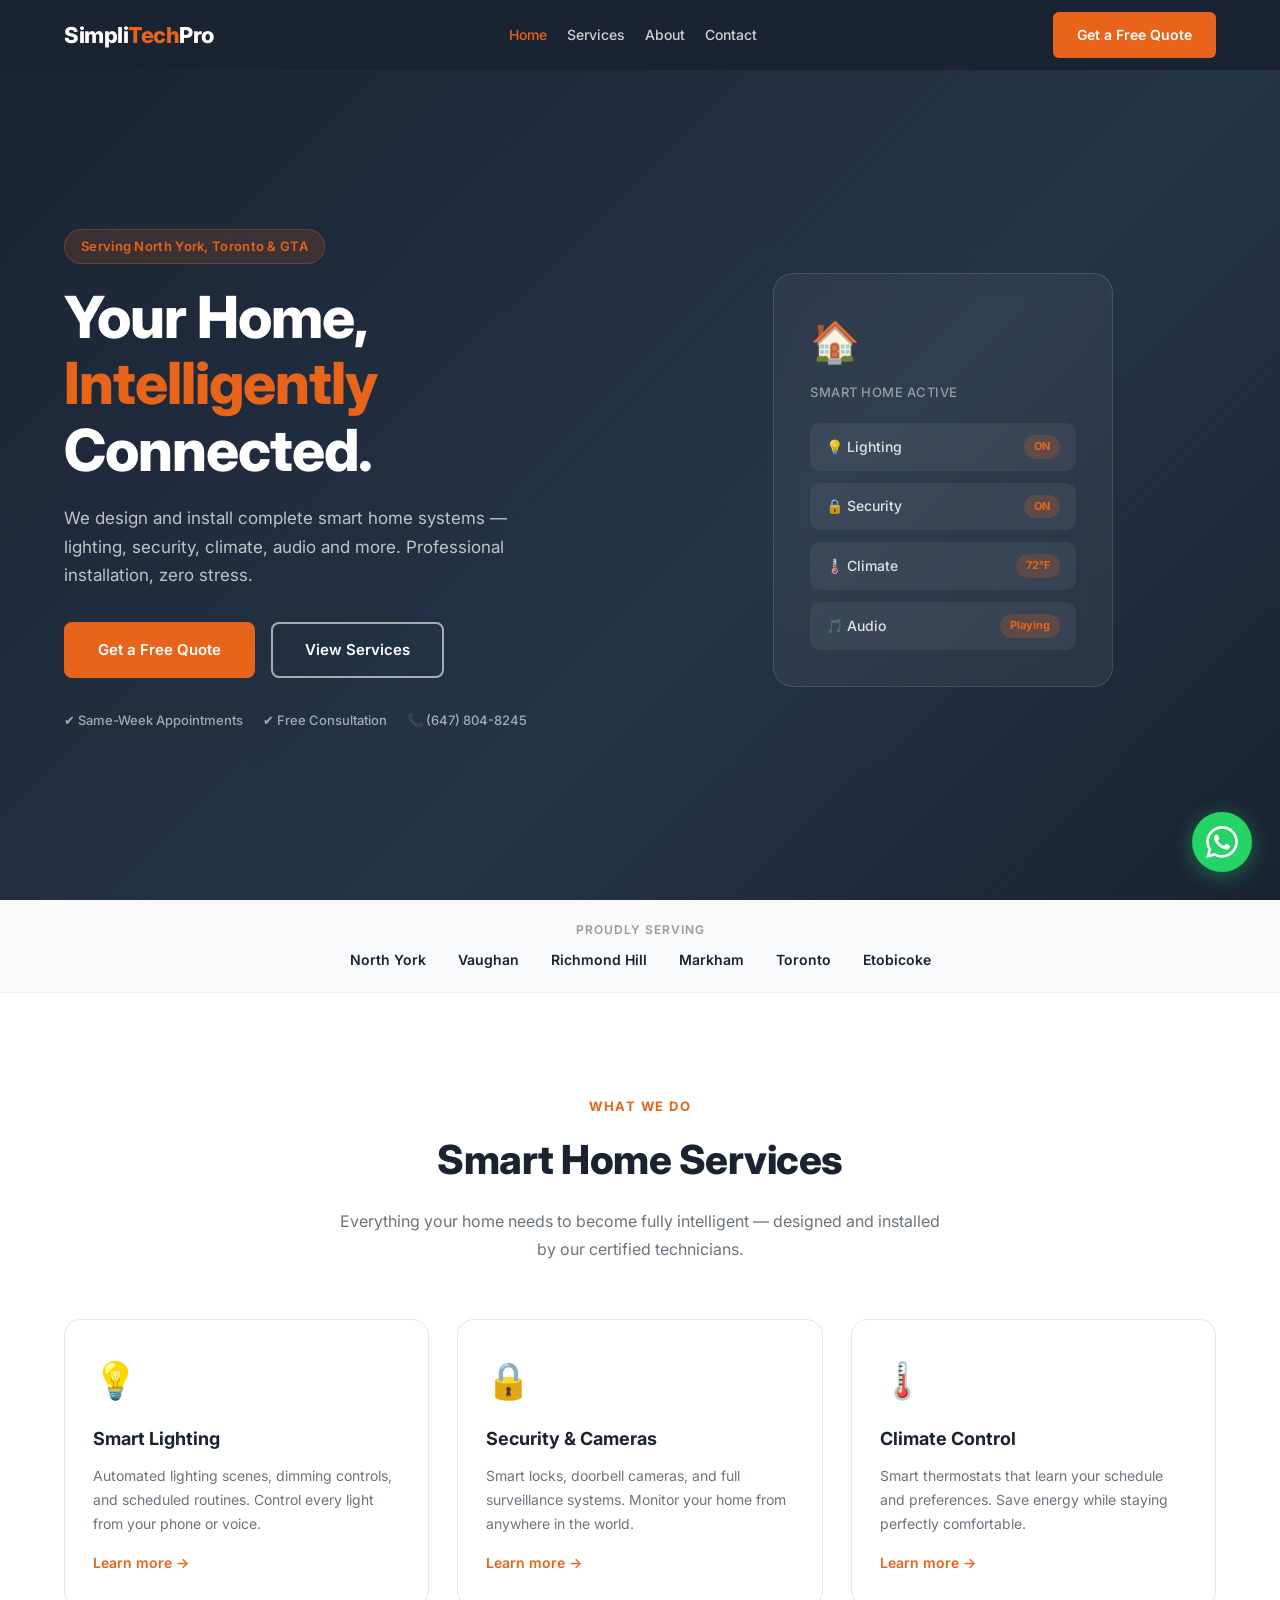
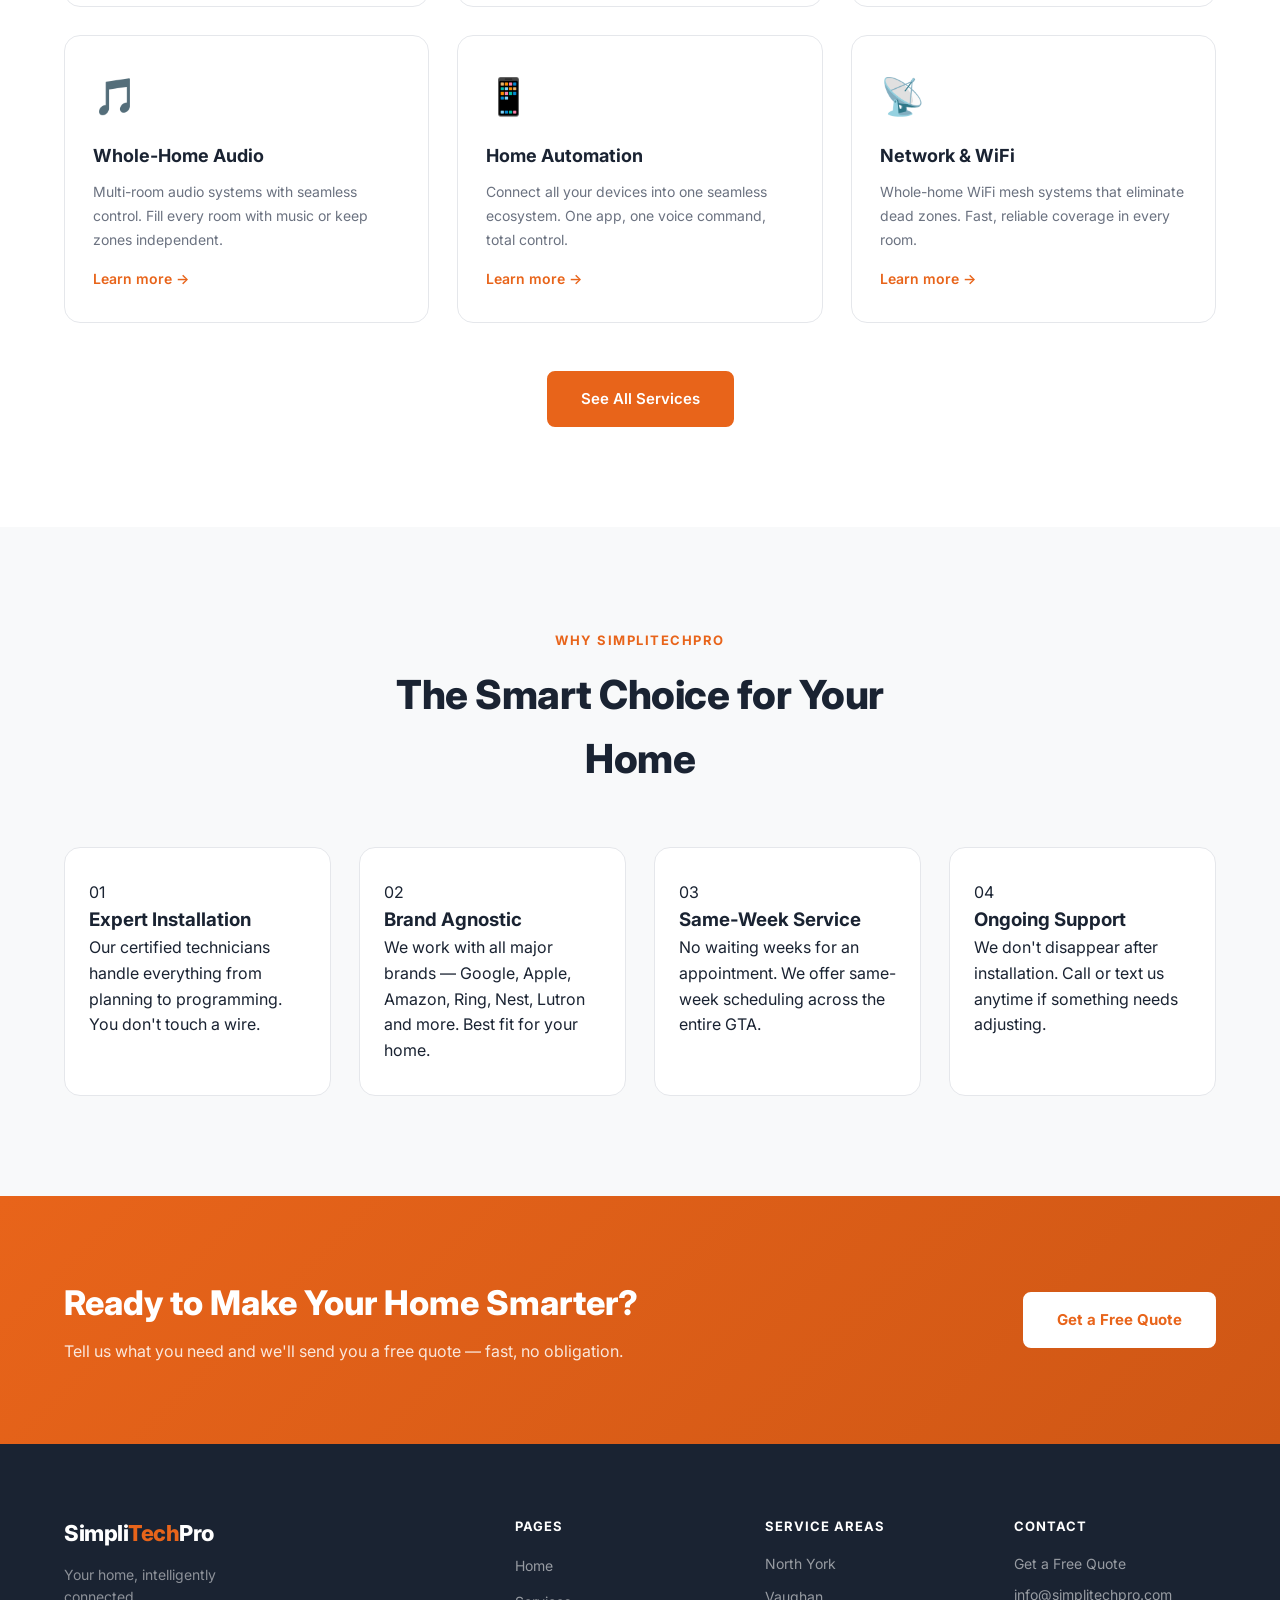
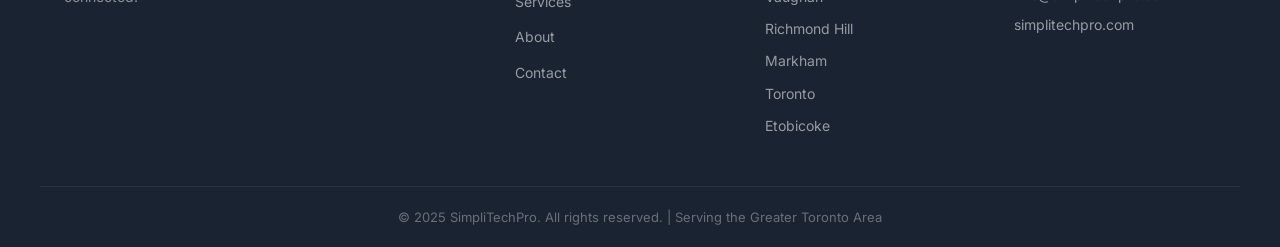
==== commit 976631ec: "remove gallery link until photos ready" ====
--- a/index.html
+++ b/index.html
@@ -102,7 +102,7 @@
         <ul class="nav-links" id="navLinks">
           <li><a href="index.html" class="active">Home</a></li>
           <li><a href="services.html">Services</a></li>
-          <li><a href="gallery.html">Gallery</a></li>
+          
           <li><a href="about.html">About</a></li>
           <li><a href="contact.html">Contact</a></li>
         </ul>
@@ -278,7 +278,7 @@
         <ul>
           <li><a href="index.html">Home</a></li>
           <li><a href="services.html">Services</a></li>
-          <li><a href="gallery.html">Gallery</a></li>
+          
           <li><a href="about.html">About</a></li>
           <li><a href="contact.html">Contact</a></li>
         </ul>
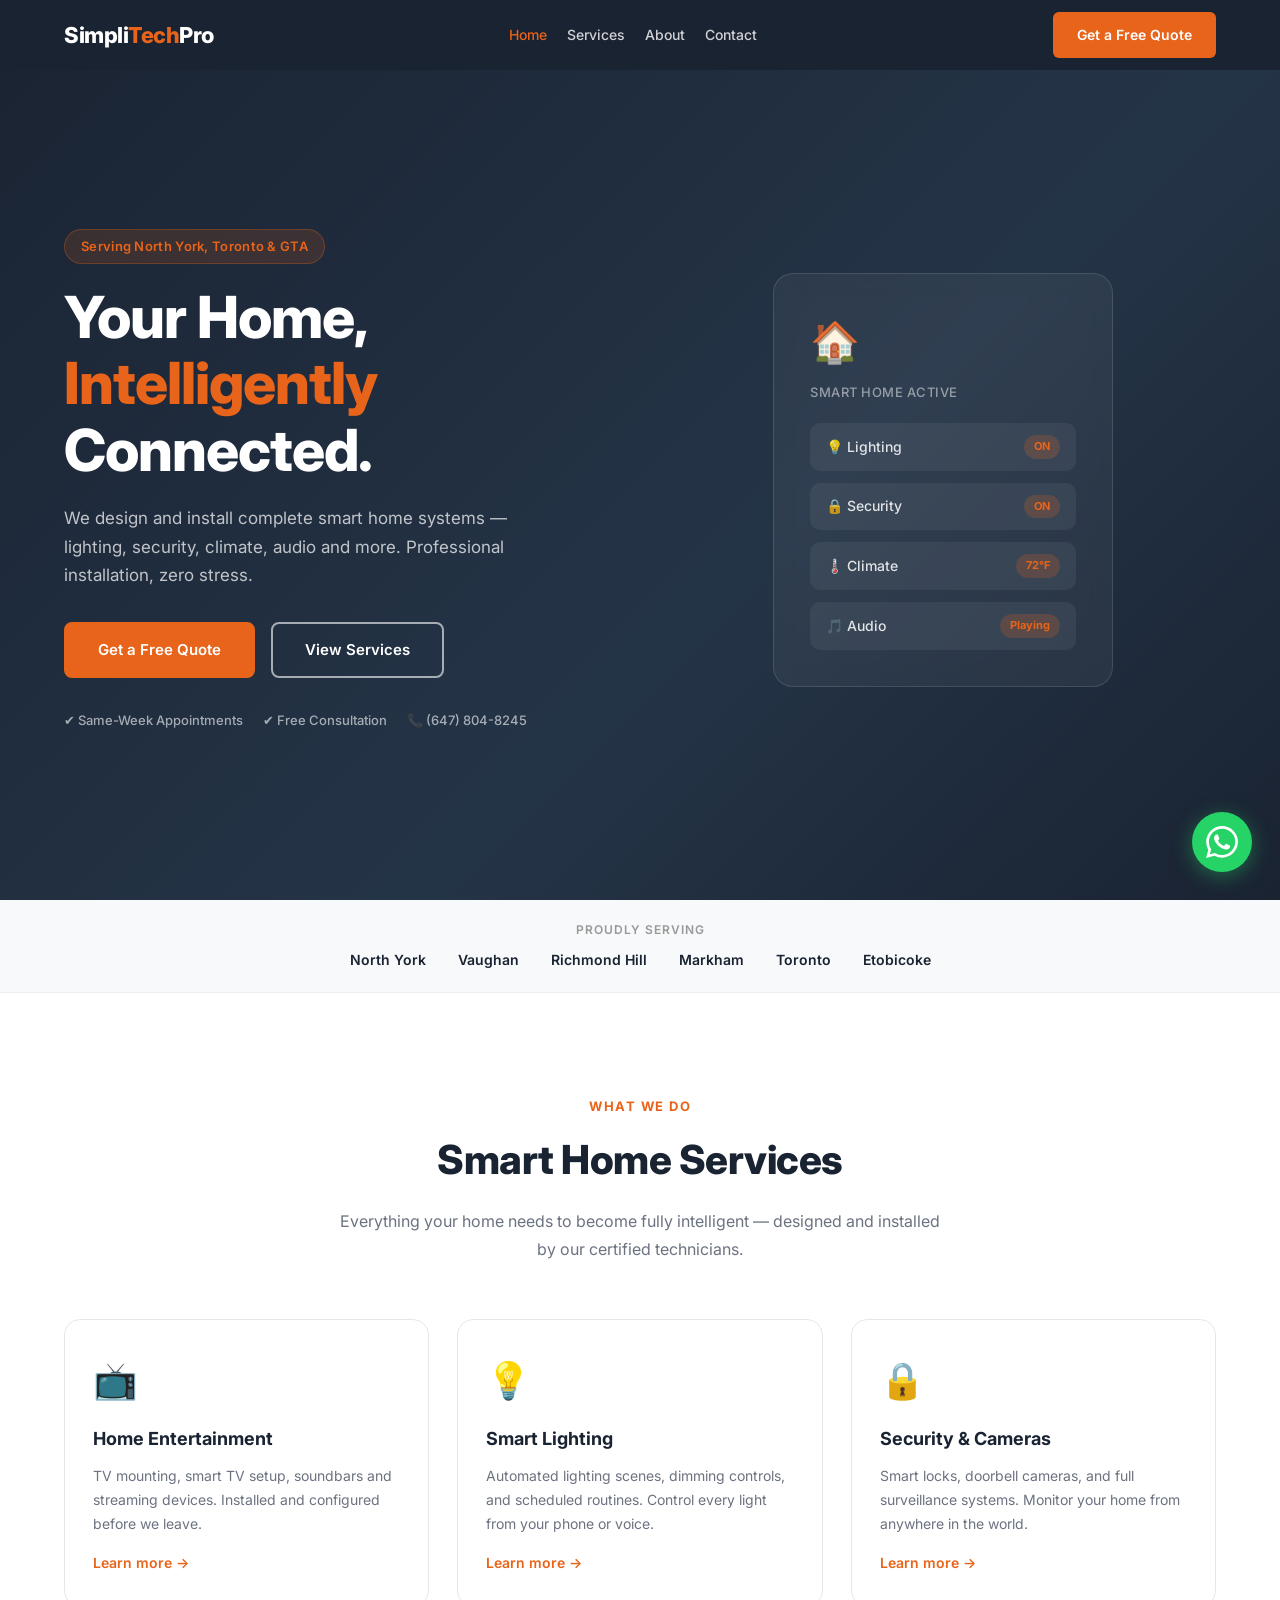
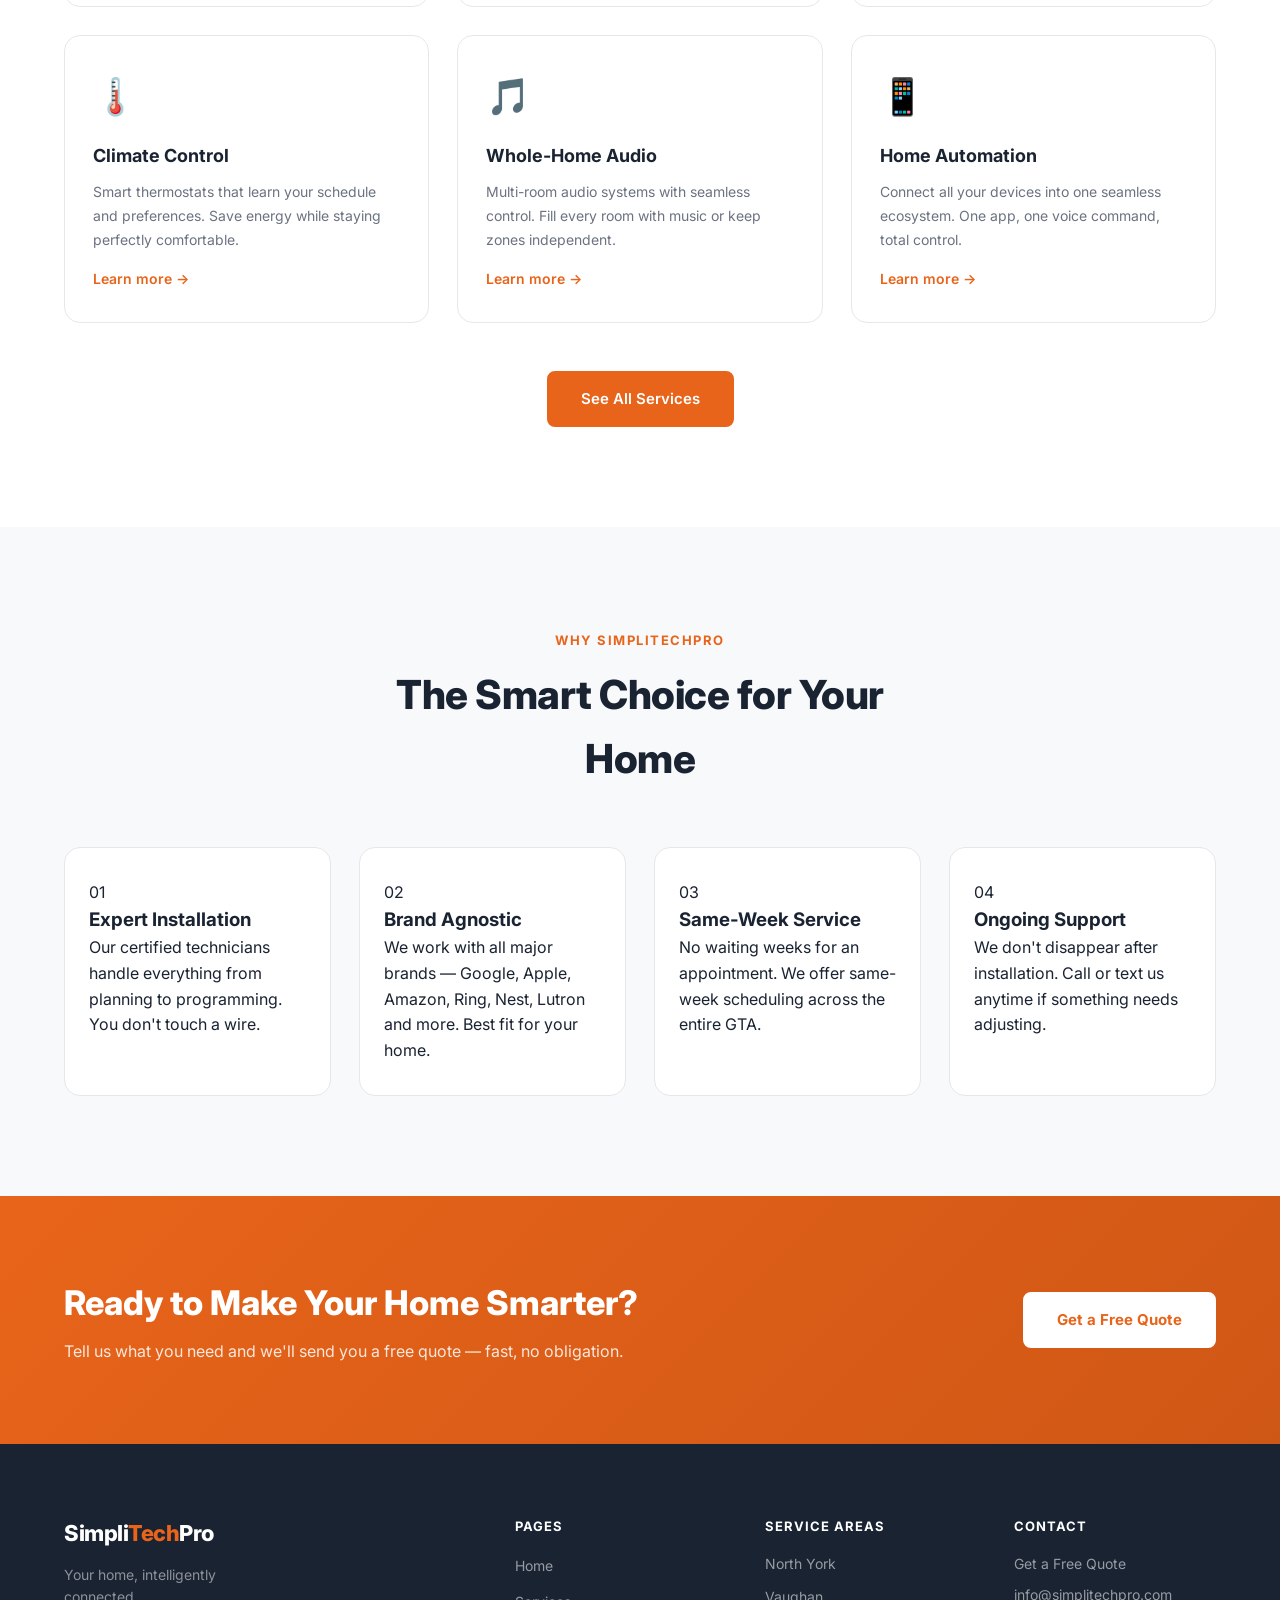
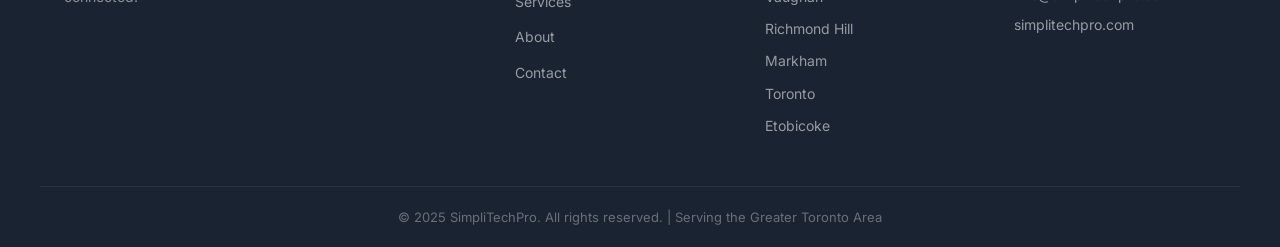
==== commit c0655321: "add entertainment service, fix card order, add sitemap" ====
--- a/index.html
+++ b/index.html
@@ -175,45 +175,45 @@
       <div class="services-grid">
 
         <div class="service-card" data-aos="fade-up">
+          <div class="service-icon">📺</div>
+          <h3>Home Entertainment</h3>
+          <p>TV mounting, smart TV setup, soundbars and streaming devices. Installed and configured before we leave.</p>
+          <a href="services.html#entertainment" class="card-link">Learn more →</a>
+        </div>
+
+        <div class="service-card" data-aos="fade-up" data-aos-delay="100">
           <div class="service-icon">💡</div>
           <h3>Smart Lighting</h3>
           <p>Automated lighting scenes, dimming controls, and scheduled routines. Control every light from your phone or voice.</p>
-          <a href="services.html" class="card-link">Learn more →</a>
-        </div>
-
-        <div class="service-card" data-aos="fade-up" data-aos-delay="100">
+          <a href="services.html#lighting" class="card-link">Learn more →</a>
+        </div>
+
+        <div class="service-card" data-aos="fade-up" data-aos-delay="200">
           <div class="service-icon">🔒</div>
           <h3>Security & Cameras</h3>
           <p>Smart locks, doorbell cameras, and full surveillance systems. Monitor your home from anywhere in the world.</p>
-          <a href="services.html" class="card-link">Learn more →</a>
-        </div>
-
-        <div class="service-card" data-aos="fade-up" data-aos-delay="200">
+          <a href="services.html#security" class="card-link">Learn more →</a>
+        </div>
+
+        <div class="service-card" data-aos="fade-up" data-aos-delay="300">
           <div class="service-icon">🌡️</div>
           <h3>Climate Control</h3>
           <p>Smart thermostats that learn your schedule and preferences. Save energy while staying perfectly comfortable.</p>
-          <a href="services.html" class="card-link">Learn more →</a>
-        </div>
-
-        <div class="service-card" data-aos="fade-up" data-aos-delay="300">
+          <a href="services.html#climate" class="card-link">Learn more →</a>
+        </div>
+
+        <div class="service-card" data-aos="fade-up" data-aos-delay="400">
           <div class="service-icon">🎵</div>
           <h3>Whole-Home Audio</h3>
           <p>Multi-room audio systems with seamless control. Fill every room with music or keep zones independent.</p>
-          <a href="services.html" class="card-link">Learn more →</a>
-        </div>
-
-        <div class="service-card" data-aos="fade-up" data-aos-delay="400">
+          <a href="services.html#audio" class="card-link">Learn more →</a>
+        </div>
+
+        <div class="service-card" data-aos="fade-up" data-aos-delay="500">
           <div class="service-icon">📱</div>
           <h3>Home Automation</h3>
           <p>Connect all your devices into one seamless ecosystem. One app, one voice command, total control.</p>
-          <a href="services.html" class="card-link">Learn more →</a>
-        </div>
-
-        <div class="service-card" data-aos="fade-up" data-aos-delay="500">
-          <div class="service-icon">📡</div>
-          <h3>Network & WiFi</h3>
-          <p>Whole-home WiFi mesh systems that eliminate dead zones. Fast, reliable coverage in every room.</p>
-          <a href="services.html" class="card-link">Learn more →</a>
+          <a href="services.html#automation" class="card-link">Learn more →</a>
         </div>
 
       </div>
